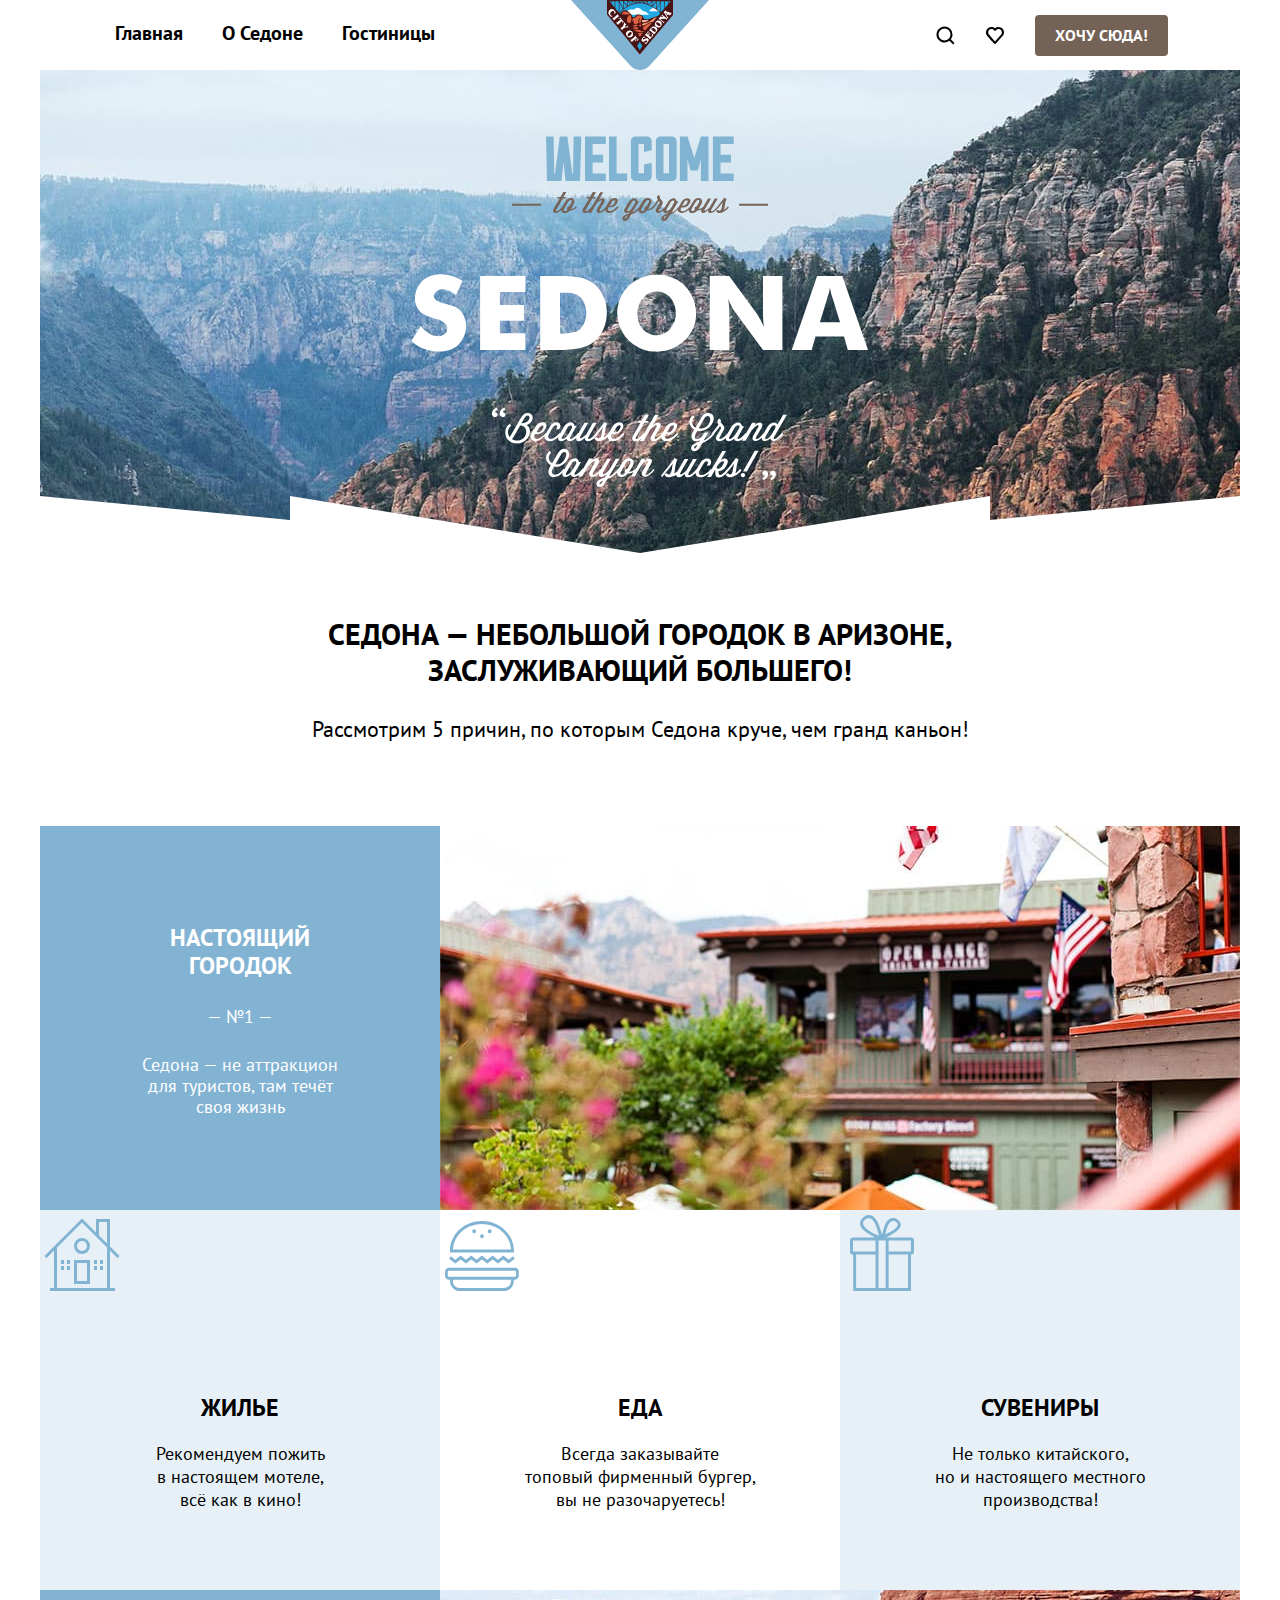
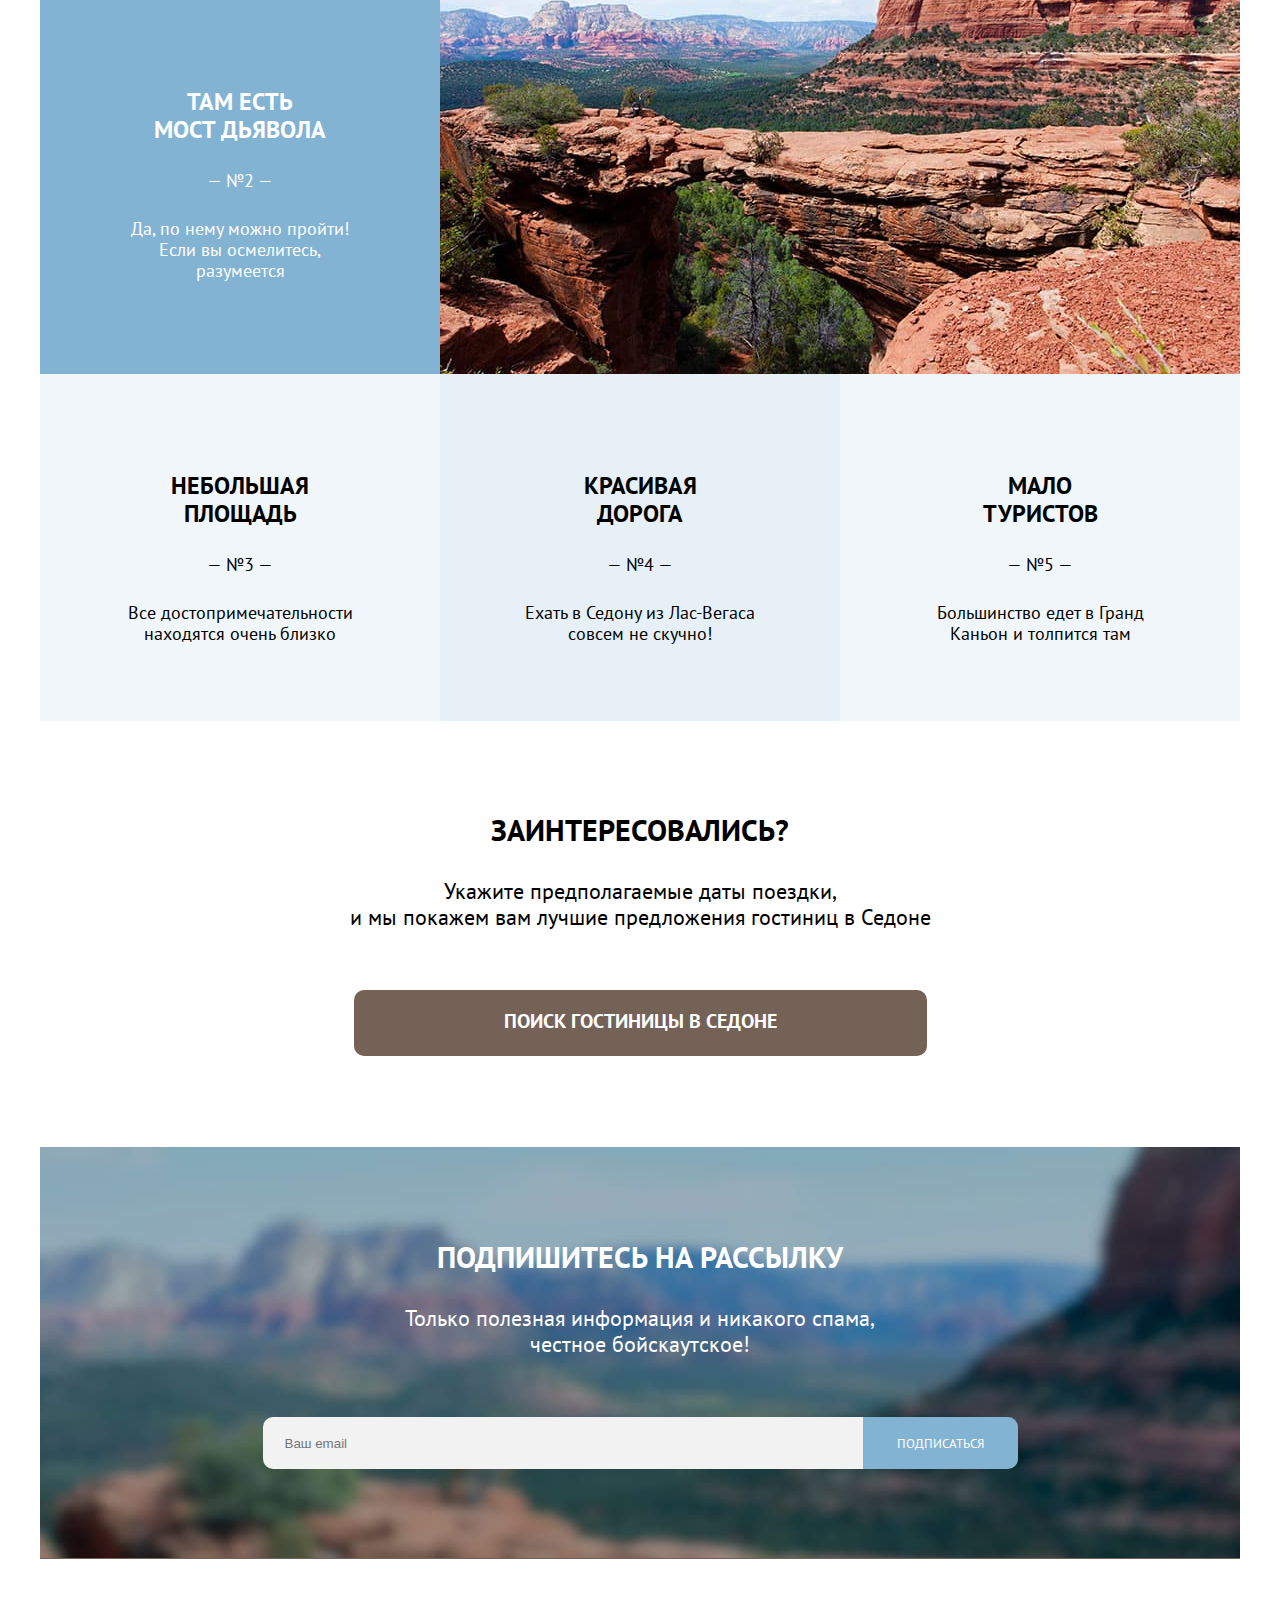
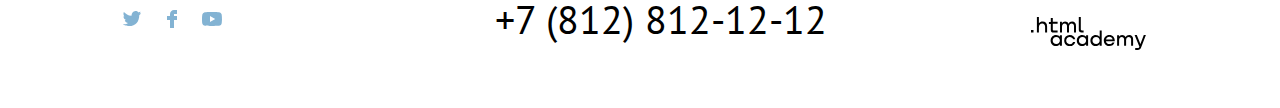
==== index.html @ 50478ae0 "декоративные элементы главная" ====
<!DOCTYPE html>
<html lang="ru">

<head>
    <meta charset="utf-8">
    <title>HTML Academy: Седона</title>
    <link rel="stylesheet" href="styles/styles.css">
</head>

<body class="page-body">
    <header class="page-header">
        <nav class="navigation">
            <ul class="navigation-list">
                <li class="navigation-item">
                    <a class="navigation-link" href="#">Главная</a>
                </li>
                <li class="navigation-item">
                    <a class="navigation-link" href="#">О Седоне</a>
                </li>
                <li class="navigation-item">
                    <a class="navigation-link" href="#">Гостиницы</a>
                </li>                
            </ul>

            <a class="page-logo"><img src="/img/sedona-logo.svg" width="138px" height="70" alt="логотип сайта"> </a>

            <section class=" navigation-user">
                <a class="navigation-user-item" href="#">
                    <svg class="navigation-icon" width="20" height="20" fill="none" xmlns="http://www.w3.org/2000/svg">
                        <path
                            d="m19.5 18-3.7-3.67c1-1.3 1.7-2.98 1.7-4.87a8 8 0 0 0-8-7.96c-4.4 0-8 3.68-8 8.06a8 8 0 0 0 12.9 6.26l3.7 3.68 1.4-1.5Zm-10-2.48a6 6 0 0 1-6-5.96 6 6 0 0 1 12 0 6 6 0 0 1-6 5.96Z"
                            fill="#000" />
                    </svg>

                    <span class="visually-hidden">Поиск по сайту</span>
                </a>
                <a class="navigation-user-item" href="#">
                    <svg class="navigation-icon" width="20" height="20" fill="none" xmlns="http://www.w3.org/2000/svg">
                        <path
                            d="M9.9 19a.9.9 0 0 1-.8-.4c-5.4-6.1-6.7-7.5-7-7.9A5.4 5.4 0 0 1 6.5 2C7.8 2 9 2.5 10 3.3a5.46 5.46 0 0 1 9 4.1c0 1.3-.5 2.5-1.3 3.4l-7 7.9c-.2.2-.4.3-.8.3Zm-6-9.5c.3.4 3.5 4 6.1 6.9l6.2-7c.5-.5.7-1.2.7-2 0-1.8-1.5-3.3-3.3-3.3-1 0-2 .5-2.7 1.3-.3.3-.6.4-.9.4-.3 0-.6-.2-.8-.4-.7-.8-1.7-1.3-2.7-1.3-1.8 0-3.3 1.5-3.3 3.3-.1.9.3 1.6.7 2.1-.1 0-.1 0 0 0Z"
                            fill="#000" />
                    </svg>

                    <span class="visually-hidden">Избраное</span>
                </a>
                <a class="navigation-user-item navigation-button button-brown" href="#">Хочу сюда!</a>
            </section>
        </nav>

    </header>
    <main class="main-container page-main">
        <div class="page-container">
            <h1 class="visually-hidden">О Седоне</h1>
            <div class="index-background">
            </div>
            <p class="slogan">Седона — небольшой городок в Аризоне,<br>заслуживающий большего!</p>
            <p class="reasons-title">Рассмотрим 5 причин, по которым Седона круче, чем гранд каньон!</p>
            <section class="reason">
                <div class="reason-text">
                    <h2 class="reason-title">Настоящий<br>городок
                    </h2>
                    <span class="reason-number">— №1 —</span>
                    <p class="reason-description">Седона — не аттракцион<br>для туристов, там течёт<br>своя жизнь</p>
                </div>
                <div class="reason-image">
                    <img src="/img/photo-1.jpg" width="800px" height="384px" alt="улица седоны">
                </div>
            </section>
            <section class="recommendations">
                <h2 class="visually-hidden">Рекомендации для гостей</h2>
                <ul class="recommendations-list">
                    <li class="recommendations-item background-light">

                        <h3 class="recommendations-title">Жилье</h3>
                        <p class="recommendations-description">Рекомендуем пожить<br>в настоящем мотеле,<br>всё как в
                            кино!</p>
                    </li>
                    <li class="recommendations-item">

                        <h3 class="recommendations-title">Еда</h3>
                        <p class="recommendations-description">Всегда заказывайте<br>топовый фирменный бургер,<br>вы не
                            разочаруетесь!</p>
                    </li>
                    <li class="recommendations-item background-light">

                        <h3 class="recommendations-title">Сувениры</h3>
                        <p class="recommendations-description">Не только китайского,<br>но и настоящего
                            местного<br>производства!</p>
                    </li>
                </ul>
            </section>
            <section class="reason">
                <div class="reason-text">
                    <h2 class="reason-title">Там есть<br>мост дьявола
                    </h2>
                    <span class="reason-number">— №2 —</span>
                    <p class="reason-description">Да, по нему можно пройти!<br>Если вы осмелитесь,<br>разумеется</p>
                </div>
                <div class="reason-image">
                    <img src="/img/photo-2.jpg" width="800px" height="384px" alt="улица седоны">
                </div>
            </section>
            <section class="reasons">
                <ul class="reasons-list">
                    <li class="reasons-item background-ultralight">
                        <h2 class="reason-title">Небольшая<br>площадь
                        </h2>
                        <span class="reason-number">— №3 —</span>
                        <p class="reason-description">Все достопримечательности<br>находятся очень близко</p>
                    </li>
                    <li class="reasons-item background-light">
                        <h2 class="reason-title">Красивая<br>дорога
                        </h2>
                        <span class="reason-number">— №4 —</span>
                        <p class="reason-description">Ехать в Седону из Лас-Вегаса<br>совсем не скучно!</p>
                    </li>
                    <li class="reasons-item background-ultralight">
                        <h2 class="reason-title">Мало<br>туристов
                        </h2>
                        <span class="reason-number">— №5 —</span>
                        <p class="reason-description">Большинство едет в Гранд<br>Каньон и толпится там</p>
                    </li>
                </ul>
            </section>
            <section class="search">
                <h2 class="search-title">Заинтересовались?</h2>
                <p class="search-explain">Укажите предполагаемые даты поездки,<br>и мы покажем вам лучшие предложения
                    гостиниц в Седоне
                </p>
                <button class="button button-search button-brown" type="button">ПОИСК ГОСТИНИЦЫ В СЕДОНЕ</button>
            </section>
        </div>
    </main>
    <footer class="page-footer">
        <section class="mailing">
            <h2 class="mailing-title">Подпишитесь на рассылку</h2>
            <p class="mailing-description">Только полезная информация и никакого спама,<br>честное бойскаутское!</p>
            <form class="mailing-form" method="POST" action="#">
                <label class="visually-hidden" for="mailing-input">ваша почта</label>
                <input class="mailing-input" type="text" name="email" id="mailing-input" placeholder="Ваш email">
                <button class="button button-mailing button-blue" type="submit">Подписаться</button>
            </form>
        </section>
        <section class="contacts">
            <h2 class="visually-hidden">Связаться с нами</h2>
            <ul class="contacts-list">
                <li class="contacts-item">
                    <a class="contacts-link" href="https://twitter.com/htmlacademy_ru">
                        <svg width="20" height="20" fill="none" xmlns="http://www.w3.org/2000/svg">
                            <path
                                d="M12.6 2.2c1.8-.5 3.2.3 3.8 1.2.7-.2 1.4-.5 2.1-.7 0 .9-.6 1.5-.9 1.8.7.1 1.4-.6 1.4-.6-.2 1-1.1 1.8-1.7 2C17.1 12.7 14 17.1 6.7 17h-.5c-.4 0-4.4-.5-5.2-1.9 2.4.2 4.1-.4 5-1.2-1-.3-2.9-.4-3.2-2.9.4.1.6.2 1.3.1-1.3-.8-2.7-1.6-2.6-3.8.3.3 1.1.5 1.4.5-.8-.2-2.1-3.3-1-4.9 1.9 1.9 4 3.6 7.6 3.8.2-2.4 1.2-3.9 3.1-4.5Z"
                                fill="#83B3D3" />
                        </svg>
                        <span class="visually-hidden">Твитер</span>
                    </a>
                </li>
                <li class="contacts-item">
                    <a class="contacts-link" href="https://www.facebook.com/htmlacademy">
                        <svg width="20" height="20" fill="none" xmlns="http://www.w3.org/2000/svg">
                            <path d="M12 1C9.8 1 8 2.8 8 5v2H5v4h3v8h4v-8h3V7h-3V5h3V1h-3Z" fill="#83B3D3" />
                        </svg>
                        <span class="visually-hidden">Фейсбук</span>
                    </a>
                </li>
                <li class="contacts-item">
                    <a class="contacts-link" href="https://www.youtube.com/c/HTMLAcademyRUS">
                        <svg width="20" height="20" fill="none" xmlns="http://www.w3.org/2000/svg">
                            <path fill-rule="evenodd" clip-rule="evenodd"
                                d="M17.81 3.42c.86.23 1.54.9 1.77 1.77C20 6.75 20 10 20 10s0 3.26-.42 4.81a2.5 2.5 0 0 1-1.77 1.77C16.25 17 10 17 10 17s-6.25 0-7.81-.42a2.5 2.5 0 0 1-1.77-1.77C0 13.26 0 10 0 10s0-3.25.42-4.81a2.5 2.5 0 0 1 1.77-1.77C3.75 3 10 3 10 3s6.25 0 7.81.42ZM13.2 10 8 13V7l5.2 3Z"
                                fill="#83B3D3" />
                        </svg>
                        <span class="visually-hidden">Ютуб</span>
                    </a>
                </li>
            </ul>
            <address class="contacts-info">
                
                <a class="contacts-phone " href="tel:78128121212">+7 (812) 812-12-12</a>
                
            </address>
            <a class="contacts-copyright" href="#">

                <svg class="contacts-copyright-svg" width="115" height="33" fill="none" xmlns="http://www.w3.org/2000/svg">
                    <path fill-rule="evenodd" clip-rule="evenodd"
                        d="M8 6.2c.8-1 2-1.7 3.6-1.7 2.7 0 4.6 1.9 4.5 4.9v6.1h-2V9.8c0-1.8-1.1-3.2-2.9-3.2-2 0-3.3 1.5-3.3 3.6v5.3h-2V0h2v6.2H8Zm-8 9.3v-2.6h2.5v2.6H0ZM26.6 4.8h-4.8V1.1h-2v3.8h-1.9v2h1.9v6c0 1.7 1 2.7 2.7 2.7h4.1v-2h-3.7c-.7 0-1.1-.4-1.1-1.1V6.8h4.8v-2Zm11 1.9c.6-1.3 1.9-2.1 3.5-2.1 2.5 0 4 1.8 3.9 4.3v6.5h-2V9.1c0-1.6-.9-2.6-2.4-2.6-1.2 0-2.6.9-2.6 3.3v5.6h-2V9.1c0-1.6-.9-2.6-2.4-2.6C32 6.5 31 8 31 10v5.4h-2V4.8h1.9v1.6h.1c.6-1 1.7-1.8 3.1-1.8 1.6 0 2.8.9 3.4 2.1h.1Zm10.2 6c0 1.7 1 2.7 2.8 2.7h2v-2h-1.7c-.7 0-1.1-.4-1.1-1.1V0h-2v12.7ZM25 17.9c1.7 0 3 .7 3.9 1.8v-1.5h2v10.6h-2v-1.6h-.1c-.8 1.1-2 1.9-3.8 1.9-3.1 0-5.4-2.3-5.4-5.6s2.3-5.6 5.4-5.6Zm-3.3 5.6c0 2 1.4 3.6 3.6 3.6s3.6-1.7 3.6-3.6c0-2-1.4-3.6-3.6-3.6s-3.6 1.6-3.6 3.6ZM44.2 22c-.5-2.4-2.6-4.1-5.4-4.1a5.4 5.4 0 0 0-5.6 5.6c0 3.1 2.2 5.6 5.6 5.6 2.8 0 4.9-1.8 5.4-4.2h-2.1a3.4 3.4 0 0 1-3.3 2.3c-2.2 0-3.6-1.6-3.6-3.6s1.4-3.6 3.6-3.6c1.6 0 2.8 1 3.3 2.2h2.1V22Zm7-4.1c1.7 0 3 .7 3.9 1.8v-1.5h2v10.6h-2v-1.6H55c-.8 1.1-2 1.9-3.8 1.9-3.1 0-5.4-2.3-5.4-5.6s2.3-5.6 5.4-5.6Zm-3.3 5.6c0 2 1.4 3.6 3.6 3.6 2.1 0 3.6-1.7 3.6-3.6 0-2-1.4-3.6-3.6-3.6s-3.6 1.6-3.6 3.6Zm20.8-3.7c-.9-1.1-2.2-1.9-3.9-1.9-3.1 0-5.4 2.3-5.4 5.6s2.2 5.6 5.4 5.6c1.7 0 3-.8 3.8-1.8h.1v1.5h2V13.4h-2v6.4Zm-3.6 7.3c-2.2 0-3.6-1.6-3.6-3.6s1.4-3.6 3.6-3.6 3.6 1.6 3.6 3.6c-.1 2-1.5 3.6-3.6 3.6Zm7.7-3.6c0-3.1 2.2-5.6 5.5-5.6 3.5 0 5.7 2.7 5.5 6.3H75c.1 1.6 1.5 2.9 3.4 2.9 1.4 0 2.5-.6 3-1.6h2.1c-.7 2.3-2.7 3.6-5.2 3.6-3.4 0-5.5-2.6-5.5-5.6Zm8.8-1.1c-.3-1.6-1.6-2.6-3.3-2.6-1.7 0-2.9 1.1-3.2 2.6h6.5Zm16.6-4.5c-1.6 0-2.9.8-3.6 2h-.1c-.6-1.2-1.8-2-3.4-2-1.4 0-2.5.7-3.1 1.8v-1.5h-1.9v10.6h2v-5.4c0-2 1-3.4 2.6-3.5 1.5 0 2.4 1 2.4 2.6v6.3h2v-5.6c0-2.4 1.4-3.3 2.6-3.3 1.5 0 2.4 1 2.4 2.6v6.3h2v-6.5c.1-2.6-1.4-4.4-3.9-4.4Zm7.6.2 3.6 8.9 3.4-8.9h2.1l-4.7 12.2c-.7 1.8-1.7 2.6-3.5 2.6h-2.5v-2h2.5c1 0 1.4-.3 1.7-1.2l-4.8-11.6h2.2Z"
                        fill="#000" />
                </svg>
            </a>

        </section>

    </footer>

</body>

</html>
---- styles/styles.css ----
@font-face {
        font-family: 'PT Sans';
        font-style: normal;
        font-weight: 400;
        src: url(../fonts/ptsans-400.woff2) format('woff2');
        font-display: swap;
    }
    
    @font-face {
        font-family: 'PT Sans';
        font-style: normal;
        font-weight: 700;
        src: url(../fonts/ptsans-700.woff2) format('woff2');
        font-display: swap;
    }
    
    html {
        height: 100%;
    }
    
    .page-body {
        margin: 0 auto;
        display: flex;
        flex-direction: column;
        min-height: 100%;
        font-family: "PT Sans", sans-serif;
        font-size: 18px;
        color: #000000;
        background-color: #FFFFFF;
        padding-left: 40px;
        padding-right: 40px;
        width: 1200px;
    }
    
    .main-container {
        flex-grow: 1;
    }
    
    .visually-hidden {
        position: absolute !important;
        clip: rect(1px 1px 1px 1px);
        /* IE6, IE7 */
        clip: rect(1px, 1px, 1px, 1px);
        padding: 0 !important;
        border: 0 !important;
        height: 1px !important;
        width: 1px !important;
        overflow: hidden;
        margin: -1px;
    }
    
    .button {
        display: inline-block;
        font-family: PT Sans;
        font-style: normal;
        color: #FFFFFF;
        text-transform: uppercase;
        border: none;
        cursor: pointer;
        outline: none;
    }
    
    .page-container {
        width: 1200px;
        margin: 0 auto;
    }
    /* Header */
    
    .page-header {
        font-weight: bold;
        font-size: 20px;
        line-height: 26px;
    }
    /* Navigation */
    
    .navigation {
        display: grid;
        grid-template-columns: 1fr 138px 1fr;
        width: 1200px;
        margin: 0 auto;
        padding-right: 72px;
        padding-left: 72px;
        box-sizing: border-box;
    }
    
    .navigation-list {
        display: flex;
        flex-direction: row;
        justify-content: start;
        flex-wrap: wrap;
        color: inherit;
        text-decoration: none;
        list-style: none;
        margin: 0;
        padding: 0;
    }
    
    .navigation-link {
        text-decoration: none;
        color: #000;
        padding: 6px 12px;
        border: 3px solid rgba(248, 248, 248, 0)
    }
    .navigation-link:first-child{
        margin-left: -12px;
    }
    .navigation-link:hover{
        color:#756257;
    }
    .navigation-link:focus{
         outline: none;     
        border: 3px solid #83B3D3;
        box-sizing: border-box;
        border-radius: 10px;
        color:#756257;
    }
    .navigation-link:active{
        color:#756257;
        opacity: 0.3;
        border: 3px solid rgba(248, 248, 248, 0);
    }
    .navigation-user {
        display: flex;
        flex-wrap: wrap;
        max-width: 520px;
        margin-left: auto;
        align-items: center;
    }
    
    .navigation-item {
        display: block;
        margin-top: 20px;
        margin-bottom: 14px;
        text-align: center;
        margin-right: 21px;
    }
    
    .navigation-user-item {
        display: block;
        margin-left: 10px;
        padding: 10px;        
        padding-bottom: 5px;
    }
    .navigation-user-item:hover .navigation-icon path{
        fill:#756257;
    }
    .navigation-user-item:focus{
        outline: none;
        outline: 3px solid #83B3D3;
        outline-offset:-3px;
        box-sizing: border-box;
        border-radius: 10px;
    }
    .navigation-user-item:active .navigation-icon path{
        fill:#756257;
        opacity: 0.3;
    }
    .navigation-user-item:active{
        outline: none;
    }
    
    .page-logo {
        display: block;
        width: 138px;
        height: 70px;
    }
    
    .navigation-button {
        background-color: #756257;
        font-weight: bold;
        font-size: 16px;
        line-height: 21px;
        text-align: center;
        text-transform: uppercase;
        color: #FFFFFF;
        padding-bottom: 10px;
        padding-top: 10px;
        padding-left: 20px;
        padding-right: 20px;
        border-radius: 4px;
        text-decoration: none;
        margin-left: 20px;
    }
    .button-brown:hover{
        background-color: #615048;
    }
    .button-brown:focus{
        outline: 3px solid #83B3D3;
        outline-offset:-3px;
        box-sizing: border-box;
        border-radius: 10px;
    }
    .button-brown:active{
        background-color: #615048;
        color: rgba(255,255,255, 0.3);
        outline: none;
    }
    .navigation-button:focus, .navigation-button:active{
        border-radius: 4px;
    }
    /* Main-img */
    
    .index-background {
        width: 1200px;
        height: 483px;
        background-image: url("/img/welcome.svg"), url("/img/white-frame.svg"), url("/img/index-background.jpg");
        background-repeat: no-repeat, no-repeat, no-repeat;
        background-position: center, center bottom, center;
        background-color: #3D566D;
    }
    /* Main-slogan */
    
    .slogan {
        font-weight: bold;
        font-size: 30px;
        line-height: 36px;
        text-align: center;
        text-transform: uppercase;
        margin: 0;
        margin-top: 63px;
        margin-left: 240px;
        margin-right: 240px;
    }
    /* Reason */
    
    .reasons-title {
        font-size: 22px;
        line-height: 36px;
        text-align: center;
        margin: 0;
        margin-top: 23px;
        margin-bottom: 79px;
        margin-left: 240px;
        margin-right: 240px;
    }
    
    .reason {
        display: flex;
        color: #FFFFFF;
        text-align: center;
    }
    
    .reason-text {
        width: 400px;
        background-color: #83B3D3;
    }
    
    .reason-title {
        font-weight: bold;
        font-size: 24px;
        line-height: 28px;
        text-transform: uppercase;
        margin: 0;
        margin-top: 98px;
        margin-bottom: 25px;
    }
    
    .reason-number {
        font-size: 18px;
        line-height: 21px;
        text-transform: uppercase;
        margin-top: 25px;
    }
    
    .reason-description {
        margin: 0;
        margin-top: 26px;
        margin-bottom: 77px;
        line-height: 21px;
    }
    
    .reason-image img {
        max-width: 100%;
        height: auto;
        display: block;
    }
    /* Recommendation */
    
    .recommendations-list {
        display: flex;
        list-style: none;
        text-align: center;
        margin: 0;
        padding: 0;
    }
    
    .recommendations-item {
        width: 400px;
    }
    
    .recommendations-item:nth-child(1) {
        background-image: url("/img/housing.svg");
        background-repeat: no-repeat;
    }
    
    .recommendations-item:nth-child(2) {
        background-image: url("/img/burger.svg");
        background-repeat: no-repeat;
    }
    
    .recommendations-item:nth-child(3) {
        background-image: url("/img/souvenir.svg");
        background-repeat: no-repeat;
    }
    
    .recommendations-title {
        font-weight: bold;
        font-size: 24px;
        line-height: 28px;
        text-transform: uppercase;
        margin: 0;
        margin-top: 184px;
        margin-bottom: 20px;
    }
    
    .recommendations-description {
        margin: 0;
        margin-top: 20px;
        margin-bottom: 79px;
    }
    /* Reasons */
    
    .reasons-list {
        display: flex;
        list-style: none;
        text-align: center;
        margin: 0;
        padding: 0;
    }
    
    .reasons-item {
        width: 400px;
    }
    
    .background-light {
        background: rgba(131, 179, 211, 0.2);
    }
    
    .background-ultralight {
        background: rgba(131, 179, 211, 0.12);
    }
    /* Search */
    
    .search {
        text-align: center;
    }
    
    .search-title {
        font-weight: bold;
        font-size: 30px;
        line-height: 36px;
        text-transform: uppercase;
        margin: 0;
        margin-top: 91px;
    }
    
    .search-explain {
        font-weight: normal;
        font-size: 22px;
        line-height: 26px;
        margin: 0;
        margin-top: 30px;
        margin-bottom: 60px;
    }
    
    .button-search {
        background-color: #756257;
        font-weight: bold;
        font-size: 20px;
        line-height: 36px;
        padding-top: 13px;
        padding-bottom: 17px;
        padding-left: 150px;
        padding-right: 150px;
        border-radius: 10px;
        margin-bottom: 91px;
    }
    /* Footer */
    
    .contacts {
        width: 1200px;
        display: flex;
        justify-content: space-between;
        box-sizing: border-box;
    }
    
    .mailing {
        width: 1200px;
        height: 411px;
        background-image: url("/img/background-footer.jpg");
        background-repeat: no-repeat;
        background-size: 1200px 411px;
        background-color: #756257;
        text-align: center;
        color: #FFFFFF;
        padding-top: 1px;
    }
    
    .mailing-catalog {
        background-color: #FFFFFF;
        background-image: none;
    }
    
    .mailing-title {
        font-weight: bold;
        font-size: 30px;
        line-height: 36px;
        text-transform: uppercase;
        margin-top: 91px;
        margin-bottom: 30px;
    }
    
    .mailing-title-catalog {
        color: #000;
    }
    
    .mailing-description {
        margin: 0;
        font-weight: normal;
        font-size: 22px;
        line-height: 26px;
        margin-top: 15px;
        margin-bottom: 60px;
    }
    
    .mailing-description-catalog {
        color: #000;
    }
    
    .mailing-form {
        display: flex;
        justify-content: center;
    }
       
    .mailing-input{    
      padding: 0;
      padding-left: 22px;
      border: none;
      box-sizing: border-box;
      width: 600px;
      border-radius: 10px 0 0 10px;
      background-color: #f2f2f2;
    }
    .mailing-input:hover{
        background-color: #E6E6E6;
    }
    .mailing-input:focus{
        outline: 3px solid #83B3D3;;
    }
    .mailing-input:active{
        outline: 2px solid #000000;
        outline-offset: -2px;
    }
    .button-mailing {
        background-color: #83B3D3;
        padding: 17px 34px;
        border-radius: 0 10px 10px 0;
    }
    .button-blue:hover{
        background-color: #68A2CA;
    }
    .button-blue:focus{
        outline:3px solid #756257;
        outline-offset: -3px;
    }
    .button-blue:active {
        color:rgba(255,255,255,0.3);
        outline: none;
    }
    .contacts {
        padding-top: 40px;
        padding-bottom: 40px;
        padding-left: 72px;
        padding-right: 72px;
    }
    
    .contacts-list {
        display: flex;
        width: 200px;
        list-style: none;
        margin: 0;
        padding: 0;
    }
    
    .contacts-item {
        width: 40px;
        height: 40px;
    }
    
    .contacts-link {
        display: block;
        padding: 10px;
        padding-bottom: 6px;
    }
    .contacts-link:hover path{
        fill:#68A2CA;
    }
     .contacts-link:focus{
        outline: 3px solid #83B3D3;
        outline-offset: -3px;
        box-sizing: border-box;
        border-radius: 10px;
    }
    .contacts-link:active{
        outline:none;
        opacity: 0.3;
    }
    .contacts-phone {
        font-weight: normal;
        font-size: 40px;
        line-height: 40px;
        text-align: center;
        text-transform: uppercase;
        text-decoration: none;
        color: #000;
        font-style: normal;
        padding: 15px;
    }
    .contacts-phone:hover{
        color: #756257;
    }
    .contacts-phone:focus{
        outline: 3px solid #83B3D3;
        outline-offset: -3px;
        box-sizing: border-box;
        border-radius: 10px;
    }
    .contacts-phone:active{
        outline:none;
        color: #756257;
        opacity: 0.3;
    }
    .contacts-copyright {
      
    }
    
    .contacts-copyright-svg {
        display: block;
        margin-left: auto;
        padding: 18px 22px;
    }
    .contacts-copyright-svg:hover path{
       fill:#756257; 
    }
    .contacts-copyright:focus{
        outline: 3px solid #83B3D3;
        outline-offset: -3px;
        box-sizing: border-box;
        border-radius: 10px; 
    }
    .contacts-copyright:active{
        outline:none;
        color: #756257;
        opacity: 0.3;
    }
    /* Catalog */
    /* Main-catalog */
    
    .container-backgraund {
        background-image: url(/img/catalog/catalog-background.jpg);
        background-repeat: no-repeat;
        width: 1200px;
        height: 408px;
    }
    
    .inner-header-title {
        font-weight: bold;
        font-size: 60px;
        line-height: 78px;
        color: #FFFFFF;
        margin: 0;
        padding-top: 35px;
        margin-left: 72px;
        margin-bottom: 5px;
    }
    /* Breadcrumbs */
    
    .breadcrumbs {
        display: flex;
        list-style: none;
        margin: 0;
        padding: 0;
        margin-left: 72px;
        margin-top: 5px;
        margin-bottom: 45px;
    }
    
    .breadcrumbs-item {
        display: block;
        margin-right: 26px;
    }
    
    .breadcrumbs-link {
        position: relative;
        font-weight: normal;
        font-size: 16px;
        line-height: 21px;
        color: #FFFFFF;
    }
    .breadcrumbs-link-arrow::before{
        content: "";
        position: absolute;
        background-image: url('/img/catalog/arrow.svg');
        background-repeat: no-repeat no-repeat;
        width: 5px;
        height: 8px;
        top: 7px;
        left: -13px;
    }
    
    /* Form */
    
    .catalog-filter {
        display: grid;
        grid-template-columns: 181px 181px auto min-content;
        grid-gap: 35px;
        color: #FFFFFF;
        margin-left: 72px;
        margin-right: 72px;
    }
    
    .catalog-filter-title {
        font-weight: bold;
        font-size: 20px;
        line-height: 26px;
    }
    
    .parametr-label {
        font-weight: normal;
        font-size: 18px;
        line-height: 23px;
    }
    
    .catalog-filter-list {
        list-style: none;
    }
    
    .button-apply {
        background: #83B3D3;
        padding: 15px 42px;
        margin: 0;
        border-radius: 4px;
    }
    .button-apply:focus{
        outline:3px solid #FFFFFF;
        outline-offset: -3px;
    }
    .button-apply:active{
        outline: none;
    }
    .catalog-filter-group {
        width: 200px;
        margin: 0;
        padding: 0;
        border: none;
    }
    
    .catalog-filter-wrapper {
        display: flex;
    }
    
    .button-wrapper {
        display: flex;
        flex-direction: column;
        margin-top: auto;
    }
    .button-reset{ 
        font-weight: 400;
        font-style: normal;
        font-size: 18px;
        line-height: 23px;      
        text-transform: unset;
        background: inherit;
        padding: 5px 20px;
        align-self: center;
        margin-top: 10px;
    }
    .button-reset:hover{
        opacity: 0.6;
    }
    .button-reset:focus{
        outline: 3px solid #83B3D3;
        outline-offset: -3px;
        border-radius: 4px;
        box-sizing: border-box;
    }
    .button-reset:active{
        outline:none;
        opacity: 0.3;       
        
    }
    .catalog-filter-price {
        margin: 0;
        padding: 0;
        border: none;
        width: 290px;
        margin-left: auto;
    }
    /* Sorting */
    
    .sorting {
        display: flex;
        margin-left: 72px;
        margin-right: 72px;
        padding-top: 44px;
        padding-bottom: 42px;
        border-bottom: 1px solid #E6E6E6;
    }
    
    .sorting-result {
        margin: 0;
        font-weight: bold;
        font-size: 30px;
    }
    
    .filter-output {
        display: flex;
        width: 360px;
        font-weight: bold;
        font-size: 30px;
        line-height: 39px;
        text-transform: uppercase;
    }
    
    .sorting-type option {
        font-weight: normal;
        font-size: 18px;
        line-height: 23px;
        color: #333333;
    }
    
    .sorting-type {
        position: relative;
        margin-left: 89px;
    }
    
    .button-sort {
        border: none;
        padding: 0;
        background-color: inherit;
        padding: 17px;
        outline: 2px solid #E6E6E6;
        outline-offset: -2px;
        border-radius: 4px;
        margin-right: 8px;
        padding-bottom: 15px;
    }
    .button-sort:hover,
    .button-sort:focus{
        outline: 2px solid #83B3D3;
    }
    .button-sort:active{
        outline: 2px solid #000000;
    }
    .button-sort:nth-child(3n) {
        margin-right: 0;
    }
    
    .select-control {
        padding-top: 13px;
        padding-bottom: 13px;
        padding-left: 19px;
        padding-right: 127px;
        font-weight: normal;
        font-size: 18px;
        line-height: 23px;
        border: 2px solid #E6E6E6;
        box-sizing: border-box;
        border-radius: 4px;
        appearance: none;
    }
    .select-control:hover,
    .select-control:focus{
        outline: 2px solid #83B3D3;
        outline-offset: -2px;
        box-sizing: border-box;
        border-radius: 4px;
    }
    .select-control:active{
        outline: 2px solid #E6E6E6;
    }
    .button-select{
        border: none;
        outline: none;
        margin: 0;
        padding: 0;
    }
    .button-select::before{
        content: "";
        position: absolute;
        background-image: url('/img/catalog/arrow-down.svg');
        background-repeat: no-repeat;
        width: 12px;
        height: 7px;
        left: 287px;
        top: 24px;
        opacity: 0.3;
    }
    .button-select::before:active{
        fill:#e6e6e6;
        opacity: 0.3;
    }
    .container-type-card {
        display: flex;
        justify-content: end;
        margin-left: 81px;
    }
    /* Hotel-Card */
    
    .hotel-card-list {
        display: grid;
        list-style: none;
        margin: 0;
        padding: 0;
        margin-left: 72px;
        margin-right: 72px;
        
    }
    
    .hotel-card-item {
        display: grid;
        grid-template-columns: 180px 1fr 160px;
        grid-gap: 36px;
        padding-top: 28px;
        padding-bottom: 30px;
        border-bottom: 1px solid #E6E6E6;
    }
    
    .hotel-card-link {
        margin: 0;
        padding: 0;
        text-decoration: none;
        grid-column: 1/-1;
        padding: 10px 15px;
        margin-top: -10px;
        margin-bottom: -10px;
        margin-left: -15px;
        margin-right: auto;
    }
    .hotel-card-condition{
        outline: none;
        padding: 0;
        margin: 0;
    }
    .hotel-card-image {
        display: block;
    }
    .hotel-card-condition:hover{
        opacity: 0.6;
    }
    .hotel-card-condition:focus{      
        outline: 3px solid #83B3D3;
        outline-offset: -1px;
    }
    .hotel-card-title {
        margin: 0;
        font-weight: bold;
        font-size: 24px;
        line-height: 31px;
        color: #000;
          }
    .hotel-card-title:hover{
        color: #756257;
    }
    .hotel-card-link:focus{
        outline: 3px solid #83B3D3;
        outline-offset: -3px;
        box-sizing: border-box;
        border-radius: 10px;
    }
    .hotel-card-link:focus .hotel-card-title{
        color: #756257;
    }
    .hotel-card-link:active{
        outline: none;
    }
    .hotel-card-link:active .hotel-card-title{
        opacity: 0.3;
    }
    .hotel-card-information {
        display: grid;
        grid-template-columns: 151px 160px;
        grid-template-rows: repeat(3, min-content);
        column-gap: 8px;
    }
    
    .hotel-card-estimation {
        margin-left: auto;
    }
    
    .hotel-card-type,
    .hotel-card-price {
        font-weight: normal;
        font-size: 18px;
        line-height: 23px;
        margin-bottom: 28px;
    }
    
    .button-card {
        background-color: #756257;
        text-decoration: none;
        font-size: 16px;
        font-weight: bold;
        text-align: center;
        padding-bottom: 10px;
        padding-top: 9px;
        border-radius: 4px;
        
    }
    .button-card:focus{
        border-radius: 4px;
        outline-offset: unset;
    }
    
    .button-favourites {
        background-color: #83B3D3;
        font-weight: bold;
        font-size: 16px;
        line-height: 21px;
        text-align: center;
        border-radius: 4px;
    }
    .button-favourites:focus{
        outline-offset: unset;
    }
    .button-green{
        background: #7DB54F;
        border-radius: 4px;
    }
    .button-green:hover{
        background: #6C9E42;
    }
    .button-green:focus{
        outline:3px solid #756257;;
    }
    .button-green:active{
        outline: none;
        color: rgba(255,255,255, 0.3);
    }
    .hotel-card-rating {
        font-size: 16px;
    }
    
    .stars {
        background-image: url("/img/catalog/star.svg");
        background-repeat: repeat-x;
        height: 17px;
    }
    
    .stars-four {
        width: 100px;
    }
    
    .stars-three {
        width: 75px;
    }
    
    .stars-two {
        width: 50px;
    }
    
    .button-more {
        font-weight: bold;
        font-size: 20px;
        line-height: 26px;
        text-transform: uppercase;
        text-align: center;
        background-color: #83B3D3;
        border: none;
        padding: 0;
        margin-top: 30px;
        margin-bottom: 30px;
        margin-left: 287px;
        margin-right: 287px;
        padding-top: 20px;
        padding-bottom: 20px;
        padding-left: 240px;
        padding-right: 240px;
        border-radius: 4px;
    }
    /* Pagination */
    
    .pagination {
        display: flex;
        margin-left: 72px;
        margin-right: 72px;
        padding-top: 30px;
    }
    
    .pagination-list {
        display: flex;
        list-style: none;
        margin: 0;
        padding: 0;
    }
    
    .pagination-link {
        text-decoration: none;
        width: 35px;
        border-radius: 4px;
    }
    
    .pagination-item a {
        display: block;
        font-weight: bold;
        font-size: 20px;
        line-height: 26px;
        text-transform: uppercase;
        text-align: center;
        color: #FFFFFF;
        background-color: #83B3D3;
        padding-top: 15px;
        padding-bottom: 15px;
        padding-left: 10px;
        padding-right: 10px;
        margin-right: 6px;
    }
    .pagination-link:hover{
        background-color: #68A2CA;
    }
    .pagination-link:focus{
        outline: 3px solid #756257;
        outline-offset: -1px;
    }
    .pagination-item .pagination-current {
        background-color: #f2f2f2;
        color: #000;
    }
    .sorting-number {
        position: relative;
        margin-left: 323px;
        width: 382px;
        font-size: 16px;
        padding-top: 15px;
    }
    
    .select-number {       
        margin-left: 50px;
        padding-left: 10px;
        padding-top: 10px;
        padding-bottom: 10px;
        padding-right: 123px;
    }
    .button-select-number{
        margin: 0;
        padding:0;
        border: none;
        outline: none;
    }
    .button-select-number::before{
        content: "";
        position: absolute;
        background-image: url('/img/catalog/arrow-down.svg');
        background-repeat: no-repeat;
        width: 12px;
        height: 7px;
        left: 332px;
        top: 34px;
        opacity: 0.3;
    }
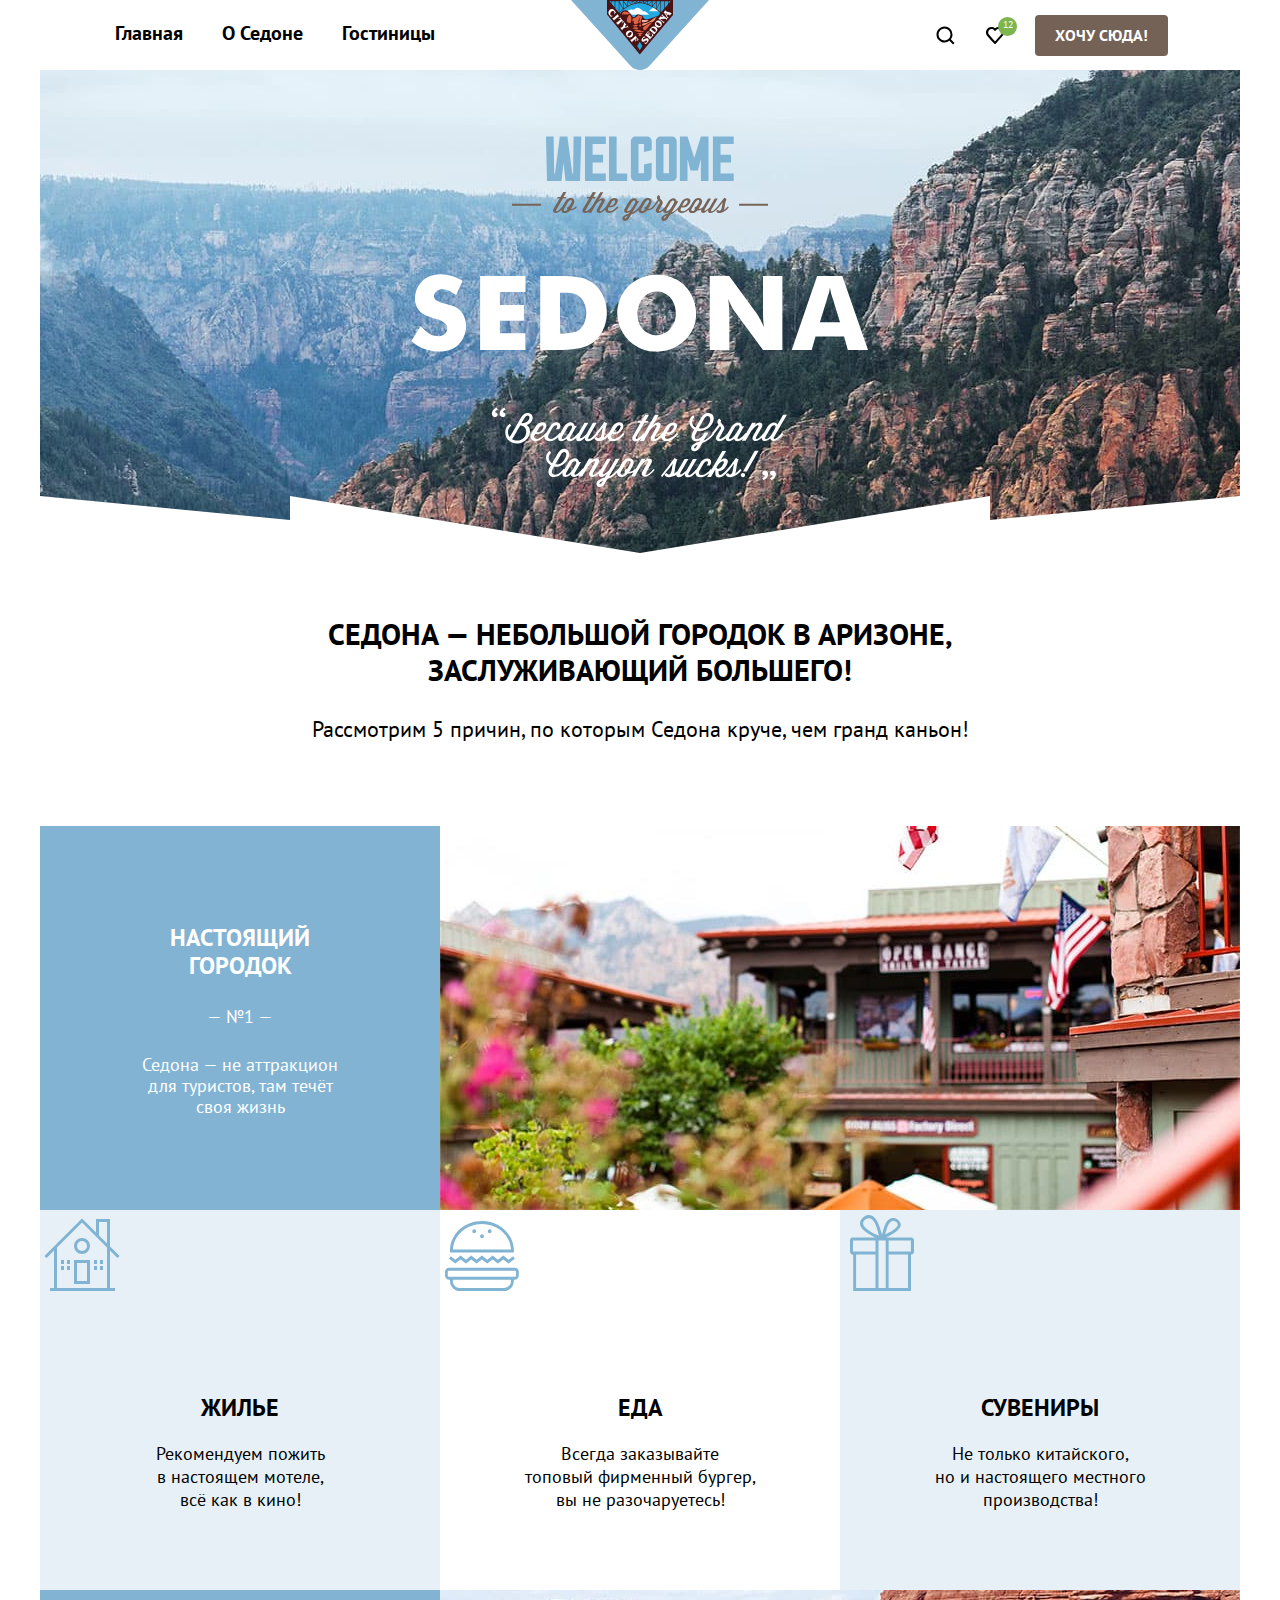
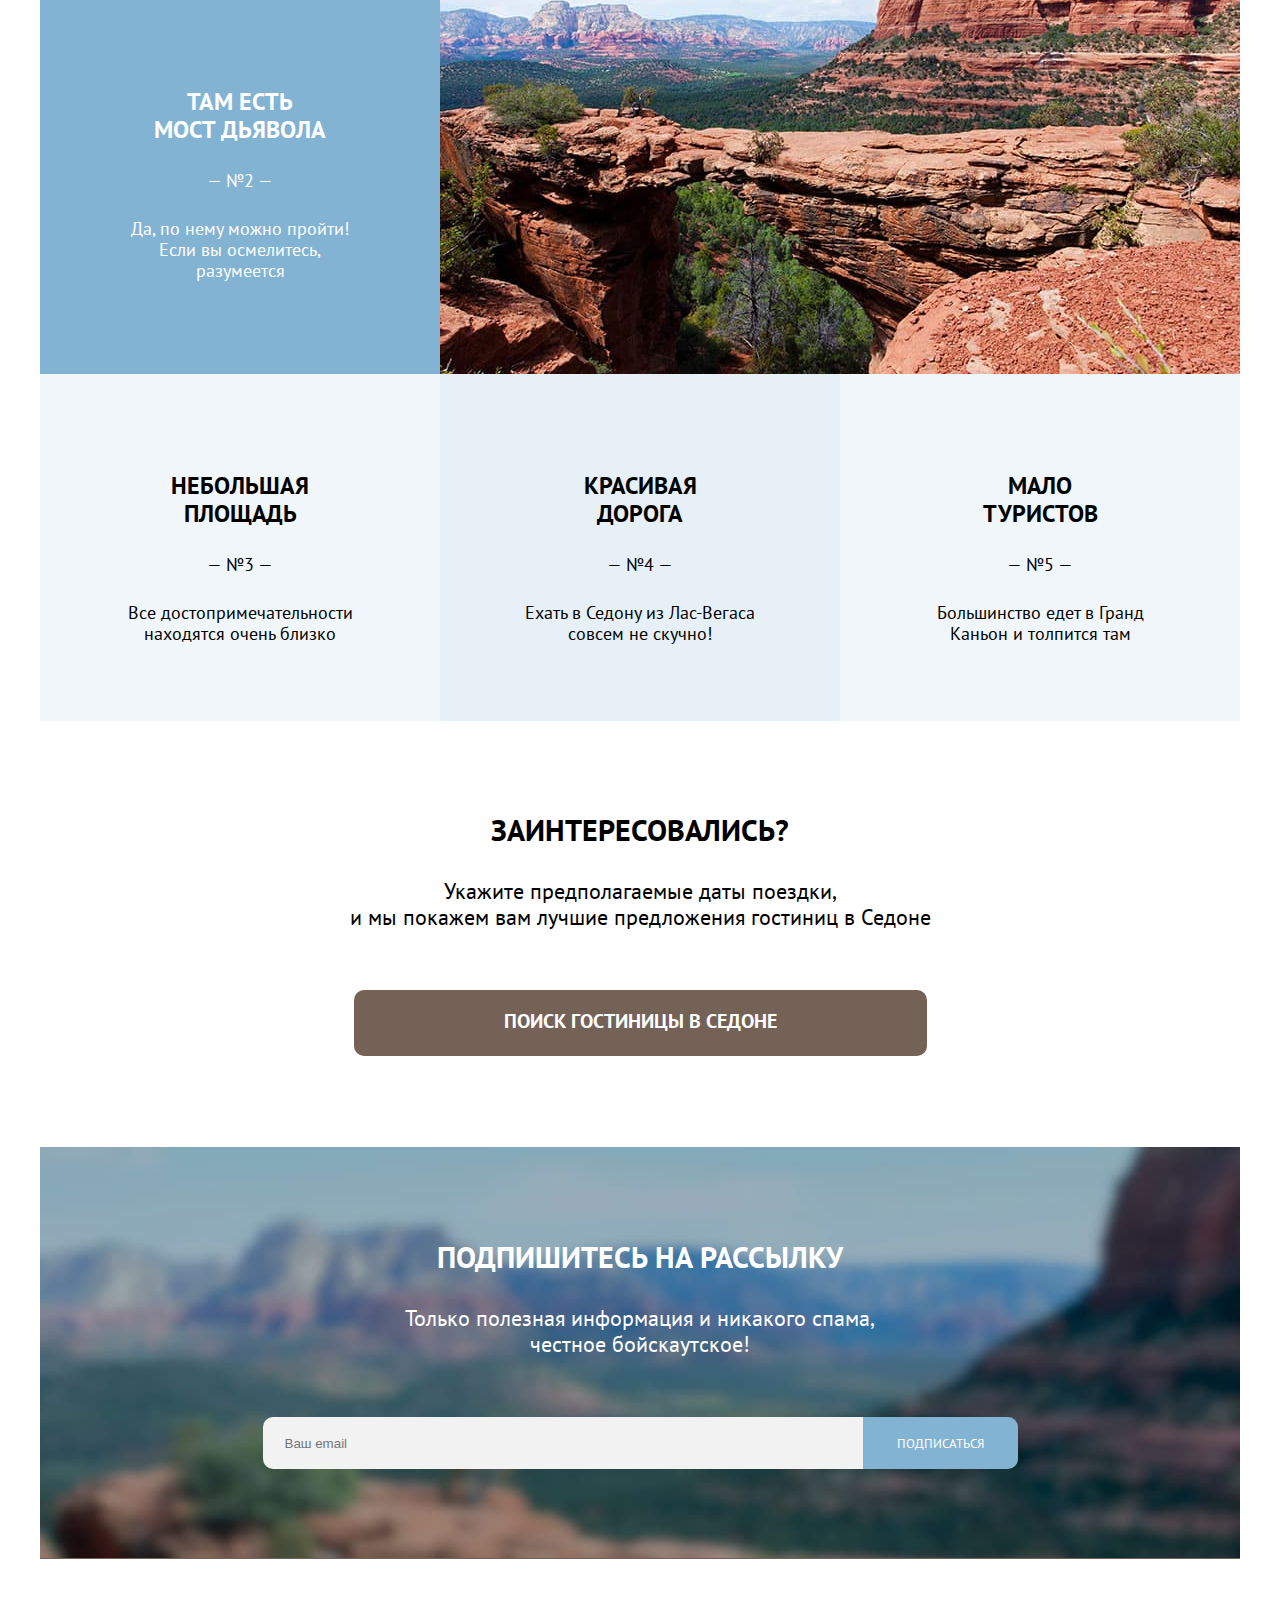
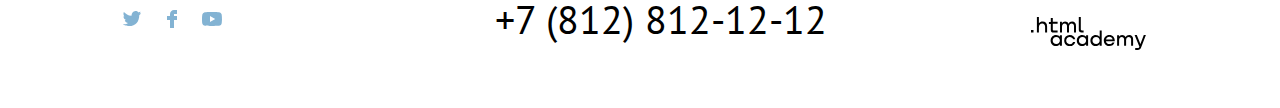
==== commit e2b04c75: "стилизация формы" ====
--- a/index.html
+++ b/index.html
@@ -34,14 +34,14 @@
 
                     <span class="visually-hidden">Поиск по сайту</span>
                 </a>
-                <a class="navigation-user-item" href="#">
+                <a class="navigation-user-item navigation-user-counter" href="#">
                     <svg class="navigation-icon" width="20" height="20" fill="none" xmlns="http://www.w3.org/2000/svg">
                         <path
                             d="M9.9 19a.9.9 0 0 1-.8-.4c-5.4-6.1-6.7-7.5-7-7.9A5.4 5.4 0 0 1 6.5 2C7.8 2 9 2.5 10 3.3a5.46 5.46 0 0 1 9 4.1c0 1.3-.5 2.5-1.3 3.4l-7 7.9c-.2.2-.4.3-.8.3Zm-6-9.5c.3.4 3.5 4 6.1 6.9l6.2-7c.5-.5.7-1.2.7-2 0-1.8-1.5-3.3-3.3-3.3-1 0-2 .5-2.7 1.3-.3.3-.6.4-.9.4-.3 0-.6-.2-.8-.4-.7-.8-1.7-1.3-2.7-1.3-1.8 0-3.3 1.5-3.3 3.3-.1.9.3 1.6.7 2.1-.1 0-.1 0 0 0Z"
                             fill="#000" />
                     </svg>
-
                     <span class="visually-hidden">Избраное</span>
+                    
                 </a>
                 <a class="navigation-user-item navigation-button button-brown" href="#">Хочу сюда!</a>
             </section>
--- a/styles/styles.css
+++ b/styles/styles.css
@@ -120,6 +120,7 @@
         border: 3px solid rgba(248, 248, 248, 0);
     }
     .navigation-user {
+        position: relative;
         display: flex;
         flex-wrap: wrap;
         max-width: 520px;
@@ -158,7 +159,22 @@
     .navigation-user-item:active{
         outline: none;
     }
-    
+    .navigation-user-counter::after{
+        position: absolute;
+        content: "12";
+        font-weight: normal;
+        font-size: 10px;
+        line-height: 16px;
+        color:#fff;
+        width: 19px;
+        height: 19px;
+        border-radius: 50%;
+        background-color: #7DB54F;
+        text-align: center;
+        top:17px;
+        left:83px;
+
+    }
     .page-logo {
         display: block;
         width: 138px;
@@ -530,10 +546,7 @@
         color: #756257;
         opacity: 0.3;
     }
-    .contacts-copyright {
-      
-    }
-    
+        
     .contacts-copyright-svg {
         display: block;
         margin-left: auto;
@@ -624,17 +637,63 @@
         font-size: 20px;
         line-height: 26px;
     }
-    
+    .parameter{
+        position: relative;
+    }
     .parametr-label {
         font-weight: normal;
         font-size: 18px;
         line-height: 23px;
-    }
-    
+        padding-left: 40px;
+    }
+    .parameter-checkmark{
+        position:absolute;
+        width: 20px;
+        height: 20px;
+        background-color: #fff;
+        border-radius: 4px;
+    }
+    .parameter-input[type="radio"] + .parameter-checkmark{
+        border-radius: 50%;
+    }
+    .parameter:hover .parameter-checkmark{
+        background-color: rgba(255, 255, 255, 0.6);
+    }
+    .parameter-input:focus + .parameter-checkmark{
+        background-color: rgba(255, 255, 255, 0.6);
+        outline: 3px solid #83B3D3;
+    }
+    .parameter:active .parameter-checkmark{
+        outline:none;
+        background-color: rgba(255, 255, 255, 0.3);
+    }
+    .parameter-input[type="checkbox"]:checked + .parameter-checkmark::before{
+        content: "";
+        position: absolute;
+        width: 13px;
+        height: 10px;
+        background-image: url(/img/catalog/tick.svg);
+        background-repeat: no-repeat;
+        left: 4px;
+        top: 6px;
+    }
+    .parameter-input[type="radio"]:checked + .parameter-checkmark::before{
+        content: "";
+        position: absolute;
+        width: 10px;
+        height: 10px;
+        border-radius: 50%;
+        background-color: #3F5E72;
+        top:5px;
+        left:5px;
+    }
     .catalog-filter-list {
         list-style: none;
-    }
-    
+        padding: 0;
+    }
+    .catalog-filter-item{
+        margin-bottom: 13px;
+    }
     .button-apply {
         background: #83B3D3;
         padding: 15px 42px;
@@ -658,7 +717,58 @@
     .catalog-filter-wrapper {
         display: flex;
     }
-    
+    .catalog-filter-label{
+        display: flex;
+        align-items: center;
+        border:2px solid #fff;
+        border-radius: 4px 0 0 4px;
+        padding-right: 14px;
+        color: rgba(255,255,255,0.3);
+    }
+    .catalog-filter-label:nth-child(2){
+        border-radius: 0 4px 4px 0;
+        margin-left: -2px;
+    }
+    .catalog-filter-input {
+        width: 100px;
+        padding: 12px 18px;
+        font: inherit;
+        text-align: left;
+        background-color: transparent;
+        border: none;
+        appearance: textfield;
+        font-weight: normal;
+        font-size: 18px;
+        line-height: 23px;
+        color:#fff;
+        cursor: pointer;
+    }
+    .catalog-filter-input:focus
+    .catalog-filter-input:active{
+        border: none;
+        outline: none;
+    }  
+    .catalog-filter-input::-webkit-outer-spin-button,
+    .catalog-filter-input::-webkit-inner-spin-button {
+        appearance: none;
+        margin: 0;
+    }
+    .catalog-filter-label:hover {
+        border: 2px solid rgba(255,255,255,0.6);        
+    }
+
+    .catalog-filter-input:focus{
+        outline: none;       
+    }
+    .catalog-filter-input:focus > .catalog-filter-label{
+        outline: 3px solid #81b3d2;
+        position: relative;
+        box-shadow: inset 0px 0px 0px 3px #81b3d2;
+    }
+    .catalog-filter-label:active{
+        background-color: #756257;
+        border:2px solid #fff;
+    }
     .button-wrapper {
         display: flex;
         flex-direction: column;
@@ -696,6 +806,44 @@
         width: 290px;
         margin-left: auto;
     }
+    .range-scale{
+        position:relative;
+        height: 4px;
+        background-color: rgba(255,255,255,0.3);
+        margin-top: 32px;
+    }
+    .range-bar{
+        position:absolute;
+        height: 4px;
+        background-color: #fff;
+    }
+    .range-toggle{
+        position: absolute;
+        width: 20px;
+        height: 20px;
+        background: #FFFFFF;  
+        border-radius: 5px;
+        cursor: pointer;
+        border: none;
+    }
+    .range-toggle:hover{
+        box-shadow: 0px 4px 10px rgba(0, 0, 0, 0.25);
+    }
+    .range-toggle:focus{
+        outline: 3px solid #83B3D3;
+    }
+    .range-toggle:active{
+        outline: 2px solid #83B3D3;
+    }
+    .toggle-min {
+        top: -8px;
+        left: -10px;
+    }
+      
+      .toggle-max {
+        top: -8px;
+        right: -10px;
+    }
     /* Sorting */
     
     .sorting {
@@ -886,7 +1034,12 @@
     
     .hotel-card-estimation {
         margin-left: auto;
-    }
+        display: flex;
+        flex-direction: column;
+        justify-content: space-between;
+        align-items: center;
+    }
+    
     
     .hotel-card-type,
     .hotel-card-price {
@@ -939,6 +1092,12 @@
     }
     .hotel-card-rating {
         font-size: 16px;
+        padding-top:10px;
+        padding-bottom: 10px;
+        width: 160px;
+        background-color: #F2F2F2;
+        border-radius: 4px;
+        text-align: center;
     }
     
     .stars {
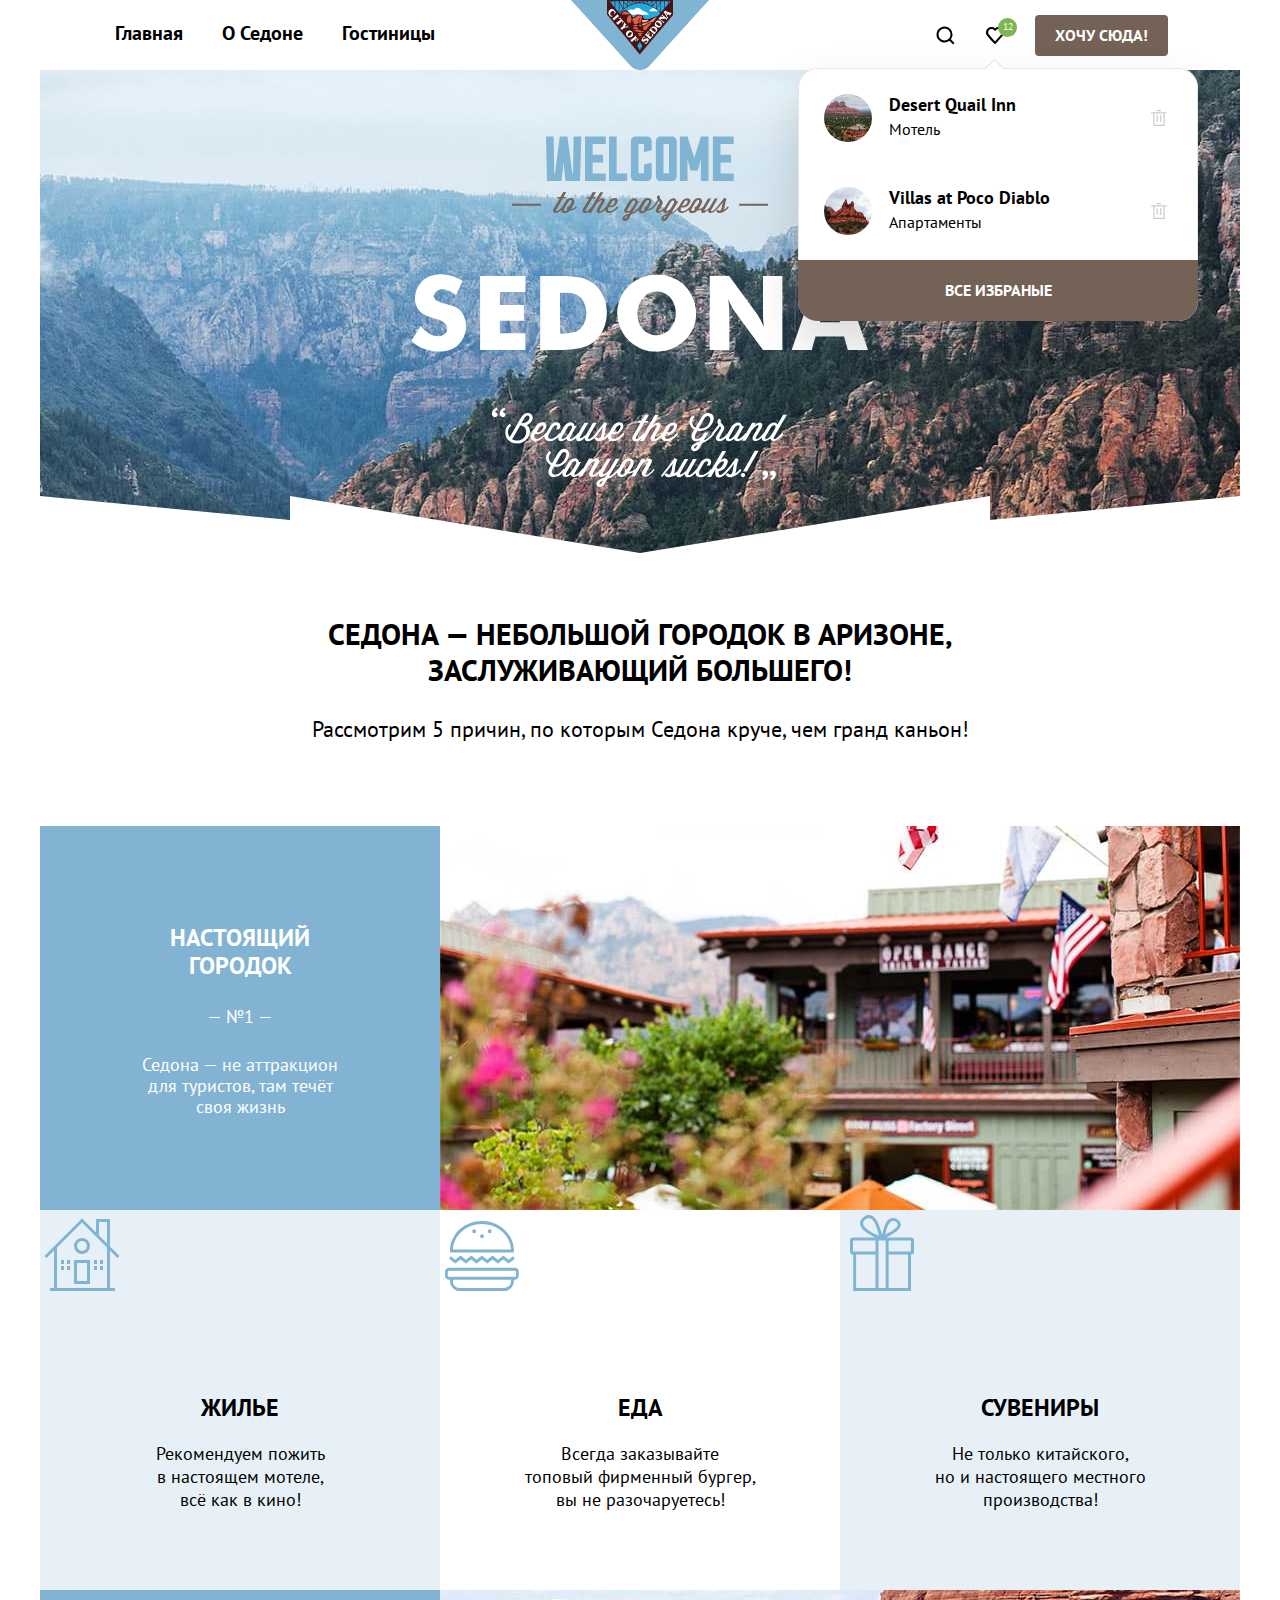
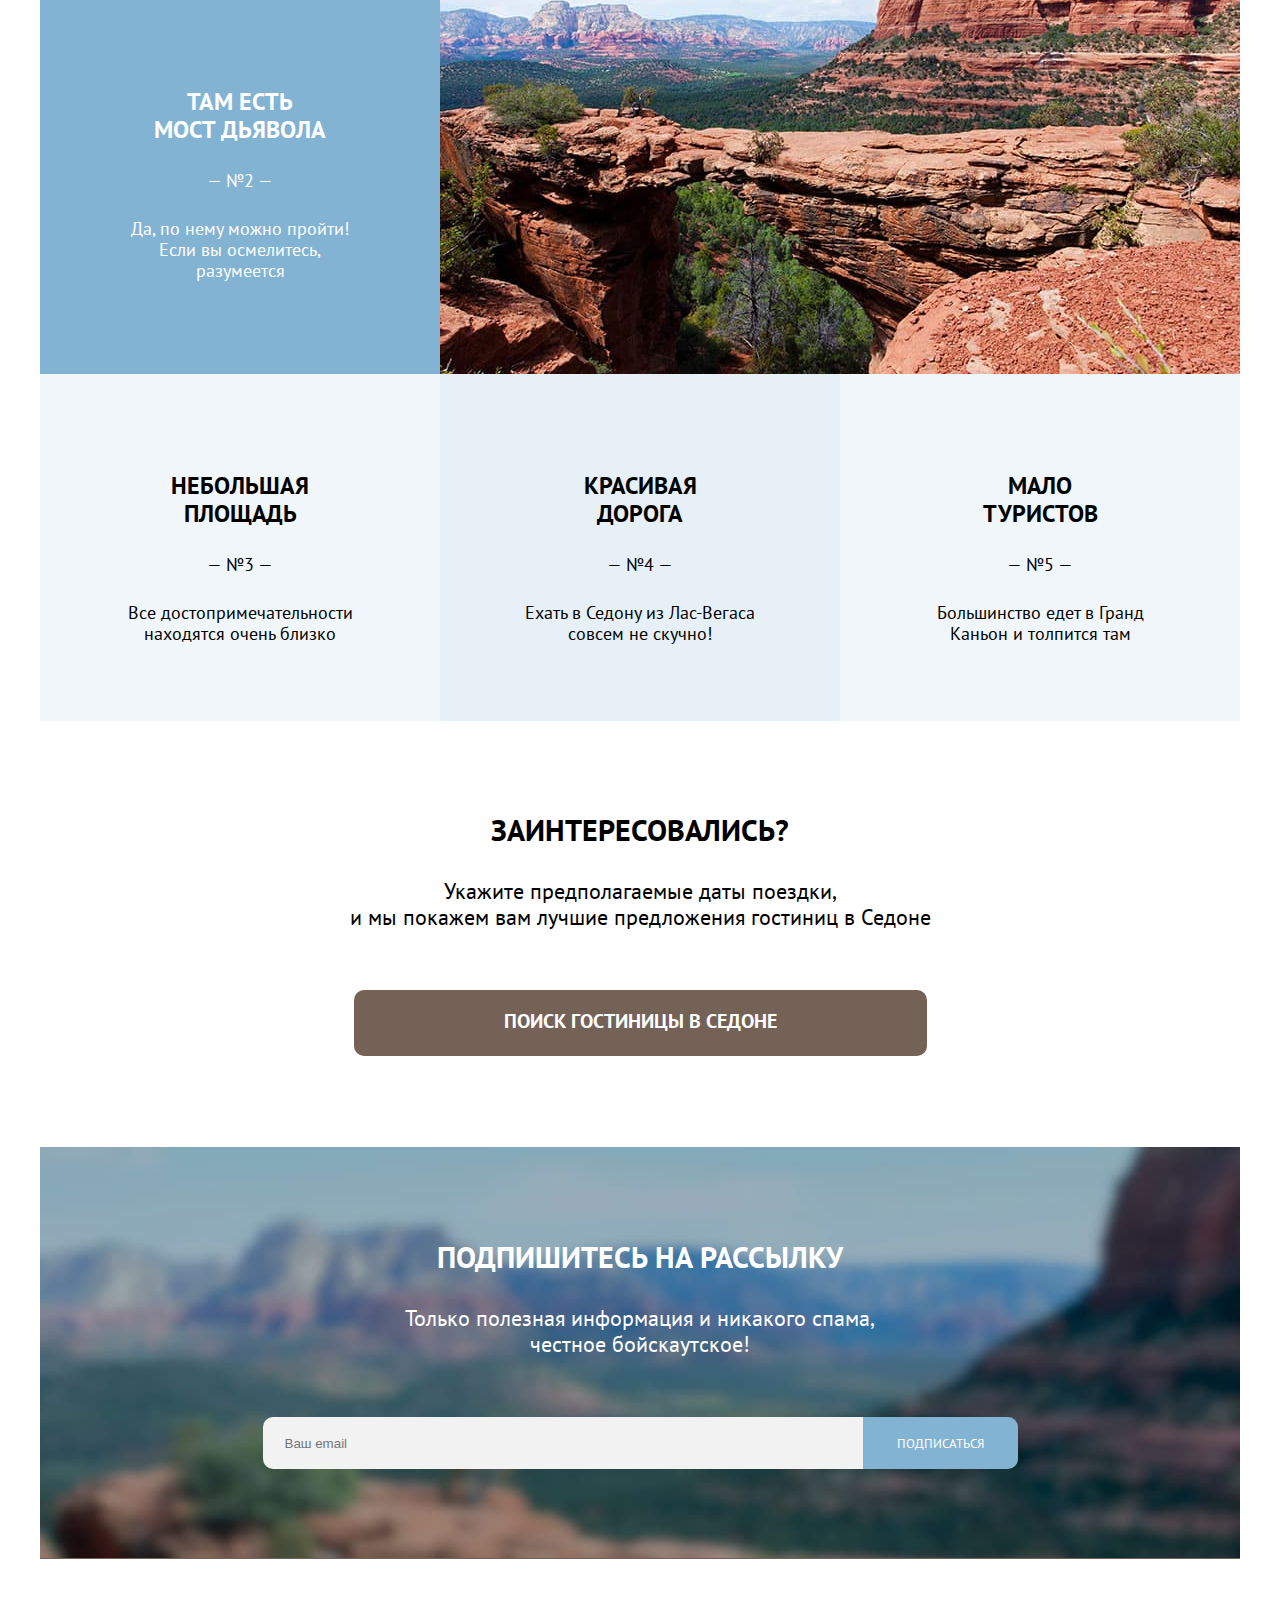
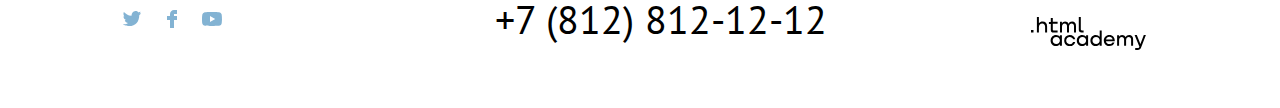
==== commit d792ad8a: "попап" ====
--- a/index.html
+++ b/index.html
@@ -19,10 +19,10 @@
                 </li>
                 <li class="navigation-item">
                     <a class="navigation-link" href="#">Гостиницы</a>
-                </li>                
+                </li>
             </ul>
 
-            <a class="page-logo"><img src="/img/sedona-logo.svg" width="138px" height="70" alt="логотип сайта"> </a>
+            <a class="page-logo"><img src="img/sedona-logo.svg" width="138px" height="70" alt="логотип сайта"> </a>
 
             <section class=" navigation-user">
                 <a class="navigation-user-item" href="#">
@@ -34,15 +34,79 @@
 
                     <span class="visually-hidden">Поиск по сайту</span>
                 </a>
-                <a class="navigation-user-item navigation-user-counter" href="#">
-                    <svg class="navigation-icon" width="20" height="20" fill="none" xmlns="http://www.w3.org/2000/svg">
-                        <path
-                            d="M9.9 19a.9.9 0 0 1-.8-.4c-5.4-6.1-6.7-7.5-7-7.9A5.4 5.4 0 0 1 6.5 2C7.8 2 9 2.5 10 3.3a5.46 5.46 0 0 1 9 4.1c0 1.3-.5 2.5-1.3 3.4l-7 7.9c-.2.2-.4.3-.8.3Zm-6-9.5c.3.4 3.5 4 6.1 6.9l6.2-7c.5-.5.7-1.2.7-2 0-1.8-1.5-3.3-3.3-3.3-1 0-2 .5-2.7 1.3-.3.3-.6.4-.9.4-.3 0-.6-.2-.8-.4-.7-.8-1.7-1.3-2.7-1.3-1.8 0-3.3 1.5-3.3 3.3-.1.9.3 1.6.7 2.1-.1 0-.1 0 0 0Z"
-                            fill="#000" />
-                    </svg>
-                    <span class="visually-hidden">Избраное</span>
-                    
-                </a>
+                <div class="popover-favirits-container">
+                    <a class="navigation-user-item navigation-user-counter" href="#">
+                        <svg class="navigation-icon" width="20" height="20" fill="none"
+                            xmlns="http://www.w3.org/2000/svg">
+                            <path
+                                d="M9.9 19a.9.9 0 0 1-.8-.4c-5.4-6.1-6.7-7.5-7-7.9A5.4 5.4 0 0 1 6.5 2C7.8 2 9 2.5 10 3.3a5.46 5.46 0 0 1 9 4.1c0 1.3-.5 2.5-1.3 3.4l-7 7.9c-.2.2-.4.3-.8.3Zm-6-9.5c.3.4 3.5 4 6.1 6.9l6.2-7c.5-.5.7-1.2.7-2 0-1.8-1.5-3.3-3.3-3.3-1 0-2 .5-2.7 1.3-.3.3-.6.4-.9.4-.3 0-.6-.2-.8-.4-.7-.8-1.7-1.3-2.7-1.3-1.8 0-3.3 1.5-3.3 3.3-.1.9.3 1.6.7 2.1-.1 0-.1 0 0 0Z"
+                                fill="#000" />
+                        </svg>
+                        <span class="visually-hidden">Избраное</span>
+
+                    </a>
+                    <div class="popover popover-favorits">
+                        <h2 class="visually-hidden">Список избраных отелей</h2>
+                        <ul class="popover-favorits-list">
+                            <li class="popover-favorits-item">
+                                <a class="popover-favorits-link">
+                                    <img class="popover-favorits-img" src="img/catalog/hotel-desert.jpg" width="48px"
+                                        height="48px">
+                                    <div class="popover-favorits-description">
+                                        <h3 class="popover-favorits-title">Desert Quail Inn</h3>
+                                        <span class="popover-favorits-type">Мотель</span>
+                                    </div>
+                                </a>
+                                <svg class="img-delete" width="16" height="16" viewBox="0 0 16 16" fill="none"
+                                    xmlns="http://www.w3.org/2000/svg">
+                                    <g opacity="0.2">
+                                        <path
+                                            d="M15.3 2.3H13.1H2.8H0.6C0.3 2.3 0 2.5 0 2.8C0 3.1 0.3 3.4 0.6 3.4H2.3V15.4C2.3 15.7 2.6 16 2.9 16H13.1C13.4 16 13.7 15.7 13.7 15.4V3.4H15.4C15.7 3.4 16 3.1 16 2.8C16 2.5 15.6 2.3 15.3 2.3ZM12.5 14.8H3.4V3.4H12.5V14.8Z"
+                                            fill="black" />
+                                        <path
+                                            d="M6.19995 1.2H9.59995C9.89995 1.2 10.2 0.9 10.2 0.6C10.2 0.3 9.99995 0 9.69995 0H6.19995C5.89995 0 5.69995 0.3 5.69995 0.6C5.69995 0.9 5.89995 1.2 6.19995 1.2Z"
+                                            fill="black" />
+                                        <path
+                                            d="M6.2001 12C6.5001 12 6.8001 11.7 6.8001 11.4V5.7C6.8001 5.4 6.5001 5.1 6.2001 5.1C5.9001 5.1 5.6001 5.4 5.6001 5.7V11.4C5.7001 11.7 5.9001 12 6.2001 12Z"
+                                            fill="black" />
+                                        <path
+                                            d="M9.7001 12C10.0001 12 10.3001 11.7 10.3001 11.4V5.7C10.3001 5.4 10.0001 5.1 9.7001 5.1C9.4001 5.1 9.1001 5.5 9.1001 5.7V11.4C9.1001 11.7 9.3001 12 9.7001 12Z"
+                                            fill="black" />
+                                    </g>
+                                </svg>
+                            </li>
+                            <li class="popover-favorits-item">
+                                <a class="popover-favorits-link">
+                                    <img class="popover-favorits-img" src="img/catalog/hotel-villas.jpg" width="48px"
+                                        height="48px">
+                                    <div class="popover-favorits-description">
+                                        <h3 class="popover-favorits-title">Villas at Poco Diablo</h3>
+                                        <span class="popover-favorits-type">Апартаменты</span>
+                                    </div>
+                                </a>
+                                <svg class="img-delete" width="16" height="16" viewBox="0 0 16 16" fill="none"
+                                    xmlns="http://www.w3.org/2000/svg">
+                                    <g opacity="0.2">
+                                        <path
+                                            d="M15.3 2.3H13.1H2.8H0.6C0.3 2.3 0 2.5 0 2.8C0 3.1 0.3 3.4 0.6 3.4H2.3V15.4C2.3 15.7 2.6 16 2.9 16H13.1C13.4 16 13.7 15.7 13.7 15.4V3.4H15.4C15.7 3.4 16 3.1 16 2.8C16 2.5 15.6 2.3 15.3 2.3ZM12.5 14.8H3.4V3.4H12.5V14.8Z"
+                                            fill="black" />
+                                        <path
+                                            d="M6.19995 1.2H9.59995C9.89995 1.2 10.2 0.9 10.2 0.6C10.2 0.3 9.99995 0 9.69995 0H6.19995C5.89995 0 5.69995 0.3 5.69995 0.6C5.69995 0.9 5.89995 1.2 6.19995 1.2Z"
+                                            fill="black" />
+                                        <path
+                                            d="M6.2001 12C6.5001 12 6.8001 11.7 6.8001 11.4V5.7C6.8001 5.4 6.5001 5.1 6.2001 5.1C5.9001 5.1 5.6001 5.4 5.6001 5.7V11.4C5.7001 11.7 5.9001 12 6.2001 12Z"
+                                            fill="black" />
+                                        <path
+                                            d="M9.7001 12C10.0001 12 10.3001 11.7 10.3001 11.4V5.7C10.3001 5.4 10.0001 5.1 9.7001 5.1C9.4001 5.1 9.1001 5.5 9.1001 5.7V11.4C9.1001 11.7 9.3001 12 9.7001 12Z"
+                                            fill="black" />
+                                    </g>
+                                </svg>
+                            </li>
+                        </ul>
+                        <button class="button button-favourites-all button-brown">все избраные</button>
+
+                    </div>
+                </div>
                 <a class="navigation-user-item navigation-button button-brown" href="#">Хочу сюда!</a>
             </section>
         </nav>
@@ -63,7 +127,7 @@
                     <p class="reason-description">Седона — не аттракцион<br>для туристов, там течёт<br>своя жизнь</p>
                 </div>
                 <div class="reason-image">
-                    <img src="/img/photo-1.jpg" width="800px" height="384px" alt="улица седоны">
+                    <img src="img/photo-1.jpg" width="800px" height="384px" alt="улица седоны">
                 </div>
             </section>
             <section class="recommendations">
@@ -97,7 +161,7 @@
                     <p class="reason-description">Да, по нему можно пройти!<br>Если вы осмелитесь,<br>разумеется</p>
                 </div>
                 <div class="reason-image">
-                    <img src="/img/photo-2.jpg" width="800px" height="384px" alt="улица седоны">
+                    <img src="img/photo-2.jpg" width="800px" height="384px" alt="улица седоны">
                 </div>
             </section>
             <section class="reasons">
@@ -174,13 +238,14 @@
                 </li>
             </ul>
             <address class="contacts-info">
-                
+
                 <a class="contacts-phone " href="tel:78128121212">+7 (812) 812-12-12</a>
-                
+
             </address>
             <a class="contacts-copyright" href="#">
 
-                <svg class="contacts-copyright-svg" width="115" height="33" fill="none" xmlns="http://www.w3.org/2000/svg">
+                <svg class="contacts-copyright-svg" width="115" height="33" fill="none"
+                    xmlns="http://www.w3.org/2000/svg">
                     <path fill-rule="evenodd" clip-rule="evenodd"
                         d="M8 6.2c.8-1 2-1.7 3.6-1.7 2.7 0 4.6 1.9 4.5 4.9v6.1h-2V9.8c0-1.8-1.1-3.2-2.9-3.2-2 0-3.3 1.5-3.3 3.6v5.3h-2V0h2v6.2H8Zm-8 9.3v-2.6h2.5v2.6H0ZM26.6 4.8h-4.8V1.1h-2v3.8h-1.9v2h1.9v6c0 1.7 1 2.7 2.7 2.7h4.1v-2h-3.7c-.7 0-1.1-.4-1.1-1.1V6.8h4.8v-2Zm11 1.9c.6-1.3 1.9-2.1 3.5-2.1 2.5 0 4 1.8 3.9 4.3v6.5h-2V9.1c0-1.6-.9-2.6-2.4-2.6-1.2 0-2.6.9-2.6 3.3v5.6h-2V9.1c0-1.6-.9-2.6-2.4-2.6C32 6.5 31 8 31 10v5.4h-2V4.8h1.9v1.6h.1c.6-1 1.7-1.8 3.1-1.8 1.6 0 2.8.9 3.4 2.1h.1Zm10.2 6c0 1.7 1 2.7 2.8 2.7h2v-2h-1.7c-.7 0-1.1-.4-1.1-1.1V0h-2v12.7ZM25 17.9c1.7 0 3 .7 3.9 1.8v-1.5h2v10.6h-2v-1.6h-.1c-.8 1.1-2 1.9-3.8 1.9-3.1 0-5.4-2.3-5.4-5.6s2.3-5.6 5.4-5.6Zm-3.3 5.6c0 2 1.4 3.6 3.6 3.6s3.6-1.7 3.6-3.6c0-2-1.4-3.6-3.6-3.6s-3.6 1.6-3.6 3.6ZM44.2 22c-.5-2.4-2.6-4.1-5.4-4.1a5.4 5.4 0 0 0-5.6 5.6c0 3.1 2.2 5.6 5.6 5.6 2.8 0 4.9-1.8 5.4-4.2h-2.1a3.4 3.4 0 0 1-3.3 2.3c-2.2 0-3.6-1.6-3.6-3.6s1.4-3.6 3.6-3.6c1.6 0 2.8 1 3.3 2.2h2.1V22Zm7-4.1c1.7 0 3 .7 3.9 1.8v-1.5h2v10.6h-2v-1.6H55c-.8 1.1-2 1.9-3.8 1.9-3.1 0-5.4-2.3-5.4-5.6s2.3-5.6 5.4-5.6Zm-3.3 5.6c0 2 1.4 3.6 3.6 3.6 2.1 0 3.6-1.7 3.6-3.6 0-2-1.4-3.6-3.6-3.6s-3.6 1.6-3.6 3.6Zm20.8-3.7c-.9-1.1-2.2-1.9-3.9-1.9-3.1 0-5.4 2.3-5.4 5.6s2.2 5.6 5.4 5.6c1.7 0 3-.8 3.8-1.8h.1v1.5h2V13.4h-2v6.4Zm-3.6 7.3c-2.2 0-3.6-1.6-3.6-3.6s1.4-3.6 3.6-3.6 3.6 1.6 3.6 3.6c-.1 2-1.5 3.6-3.6 3.6Zm7.7-3.6c0-3.1 2.2-5.6 5.5-5.6 3.5 0 5.7 2.7 5.5 6.3H75c.1 1.6 1.5 2.9 3.4 2.9 1.4 0 2.5-.6 3-1.6h2.1c-.7 2.3-2.7 3.6-5.2 3.6-3.4 0-5.5-2.6-5.5-5.6Zm8.8-1.1c-.3-1.6-1.6-2.6-3.3-2.6-1.7 0-2.9 1.1-3.2 2.6h6.5Zm16.6-4.5c-1.6 0-2.9.8-3.6 2h-.1c-.6-1.2-1.8-2-3.4-2-1.4 0-2.5.7-3.1 1.8v-1.5h-1.9v10.6h2v-5.4c0-2 1-3.4 2.6-3.5 1.5 0 2.4 1 2.4 2.6v6.3h2v-5.6c0-2.4 1.4-3.3 2.6-3.3 1.5 0 2.4 1 2.4 2.6v6.3h2v-6.5c.1-2.6-1.4-4.4-3.9-4.4Zm7.6.2 3.6 8.9 3.4-8.9h2.1l-4.7 12.2c-.7 1.8-1.7 2.6-3.5 2.6h-2.5v-2h2.5c1 0 1.4-.3 1.7-1.2l-4.8-11.6h2.2Z"
                         fill="#000" />
--- a/styles/styles.css
+++ b/styles/styles.css
@@ -164,15 +164,15 @@
         content: "12";
         font-weight: normal;
         font-size: 10px;
-        line-height: 16px;
+        line-height: 18px;
         color:#fff;
         width: 19px;
         height: 19px;
         border-radius: 50%;
         background-color: #7DB54F;
         text-align: center;
-        top:17px;
-        left:83px;
+        top:3px;
+        left:33px;
 
     }
     .page-logo {
@@ -214,12 +214,110 @@
     .navigation-button:focus, .navigation-button:active{
         border-radius: 4px;
     }
+    /* Popover */
+    .popover-favirits-container{
+        position: relative;
+    }
+    .popover-favorits{
+        position: absolute;
+        width: 400px;
+        min-height: 120px;
+        background: #FFFFFF;        
+        box-sizing: border-box;
+        box-shadow: 0px 25px 50px rgba(0, 0, 0, 0.15);
+        border-radius: 20px;
+        top:53px;
+        left:-167px;
+             
+        box-sizing: border-box;
+    }
+    .popover-favorits::before{
+        content: "";
+        position: absolute;
+        width: 13px;
+        height: 13px;
+        background-color:#fff;
+        left: 190px;
+        transform: rotate(45deg);
+        top: -5px;
+        box-shadow: -1px -1px 0 #E4E4E4;
+    }
+    
+    .popover-favorits-list{
+        list-style-type: none;
+        margin: 0;
+        padding: 0;
+        padding: 15px 15px;
+        border:1px solid #E6E6E6;
+        border-bottom: none; 
+        border-radius: 20px 20px 0 0; 
+    }
+    .popover-favorits-link{
+        display: flex;
+        padding: 10px;
+        cursor: pointer;
+    }
+    .popover-favorits-link:hover{
+        opacity:0.6;
+    }
+    .popover-favorits-link:focus{
+        outline: 3px solid #83B3D3;
+        outline-offset: -3px;
+        border-radius: 10px;
+        box-sizing: border-box;
+    }
+    .popover-favorits-link:active{
+        opacity: 0.3;
+    }
+    .popover-favorits-item{
+        display: flex;
+        justify-content: start;
+        align-items: center;
+        margin-bottom: 25px;
+    }
+    .popover-favorits-item:last-child{
+        margin: 0;
+    }
+    .popover-favorits-title{
+        margin: 0;
+        font-weight: bold;
+        font-size: 18px;
+        line-height: 21px;
+    }
+    
+    .popover-favorits-type{
+        font-weight: normal;
+        font-size: 16px;
+        line-height: 21px;
+    }
+    .img-delete{
+        margin-left: auto;
+        margin-right: 15px;
+    }
+    .popover-favorits-description{
+        margin-left: 17px;
+    }
+    .popover-favorits-img{
+        border-radius: 50%;
+    }
+    .button-favourites-all{
+        width: 100%;
+        background-color: #756257;
+        border-radius: 0px 0px 20px 20px;
+        padding-top: 20px;
+        padding-bottom: 20px;
+        border: none;
+        font-weight: bold;
+        font-size: 16px;
+        line-height: 21px;
+        text-transform: uppercase;
+    }
     /* Main-img */
     
     .index-background {
         width: 1200px;
         height: 483px;
-        background-image: url("/img/welcome.svg"), url("/img/white-frame.svg"), url("/img/index-background.jpg");
+        background-image: url("../img/welcome.svg"), url("../img/white-frame.svg"), url("../img/index-background.jpg");
         background-repeat: no-repeat, no-repeat, no-repeat;
         background-position: center, center bottom, center;
         background-color: #3D566D;
@@ -305,17 +403,17 @@
     }
     
     .recommendations-item:nth-child(1) {
-        background-image: url("/img/housing.svg");
+        background-image: url("../img/housing.svg");
         background-repeat: no-repeat;
     }
     
     .recommendations-item:nth-child(2) {
-        background-image: url("/img/burger.svg");
+        background-image: url("../img/burger.svg");
         background-repeat: no-repeat;
     }
     
     .recommendations-item:nth-child(3) {
-        background-image: url("/img/souvenir.svg");
+        background-image: url("../img/souvenir.svg");
         background-repeat: no-repeat;
     }
     
@@ -403,7 +501,7 @@
     .mailing {
         width: 1200px;
         height: 411px;
-        background-image: url("/img/background-footer.jpg");
+        background-image: url("../img/background-footer.jpg");
         background-repeat: no-repeat;
         background-size: 1200px 411px;
         background-color: #756257;
@@ -570,7 +668,7 @@
     /* Main-catalog */
     
     .container-backgraund {
-        background-image: url(/img/catalog/catalog-background.jpg);
+        background-image: url('../img/catalog/catalog-background.jpg');
         background-repeat: no-repeat;
         width: 1200px;
         height: 408px;
@@ -613,7 +711,7 @@
     .breadcrumbs-link-arrow::before{
         content: "";
         position: absolute;
-        background-image: url('/img/catalog/arrow.svg');
+        background-image: url('../img/catalog/arrow.svg');
         background-repeat: no-repeat no-repeat;
         width: 5px;
         height: 8px;
@@ -672,7 +770,7 @@
         position: absolute;
         width: 13px;
         height: 10px;
-        background-image: url(/img/catalog/tick.svg);
+        background-image: url(../img/catalog/tick.svg);
         background-repeat: no-repeat;
         left: 4px;
         top: 6px;
@@ -760,7 +858,7 @@
     .catalog-filter-input:focus{
         outline: none;       
     }
-    .catalog-filter-input:focus > .catalog-filter-label{
+    .catalog-filter-label:focus-within{
         outline: 3px solid #81b3d2;
         position: relative;
         box-shadow: inset 0px 0px 0px 3px #81b3d2;
@@ -936,7 +1034,7 @@
     .button-select::before{
         content: "";
         position: absolute;
-        background-image: url('/img/catalog/arrow-down.svg');
+        background-image: url('../img/catalog/arrow-down.svg');
         background-repeat: no-repeat;
         width: 12px;
         height: 7px;
@@ -1101,7 +1199,7 @@
     }
     
     .stars {
-        background-image: url("/img/catalog/star.svg");
+        background-image: url("../img/catalog/star.svg");
         background-repeat: repeat-x;
         height: 17px;
     }
@@ -1187,7 +1285,7 @@
     }
     .sorting-number {
         position: relative;
-        margin-left: 323px;
+        margin-left: 322px;
         width: 382px;
         font-size: 16px;
         padding-top: 15px;
@@ -1209,7 +1307,7 @@
     .button-select-number::before{
         content: "";
         position: absolute;
-        background-image: url('/img/catalog/arrow-down.svg');
+        background-image: url('../img/catalog/arrow-down.svg');
         background-repeat: no-repeat;
         width: 12px;
         height: 7px;
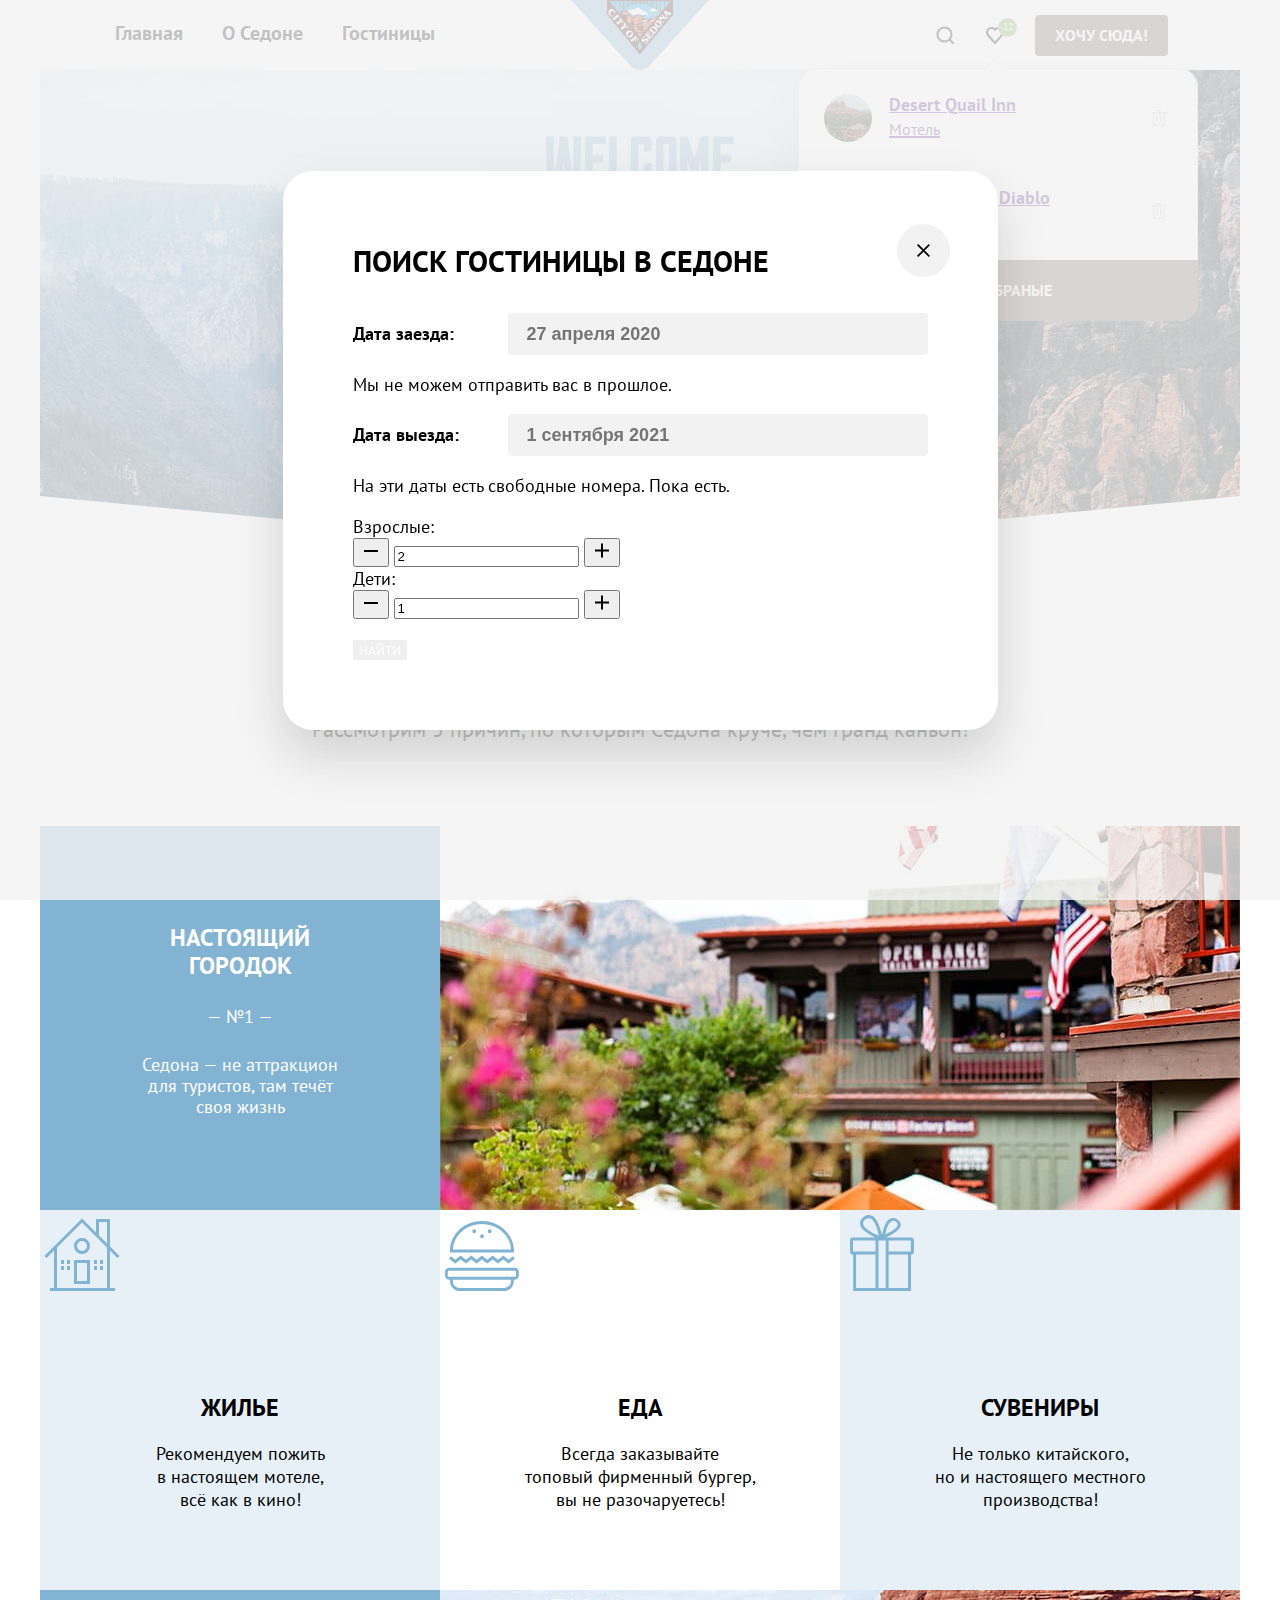
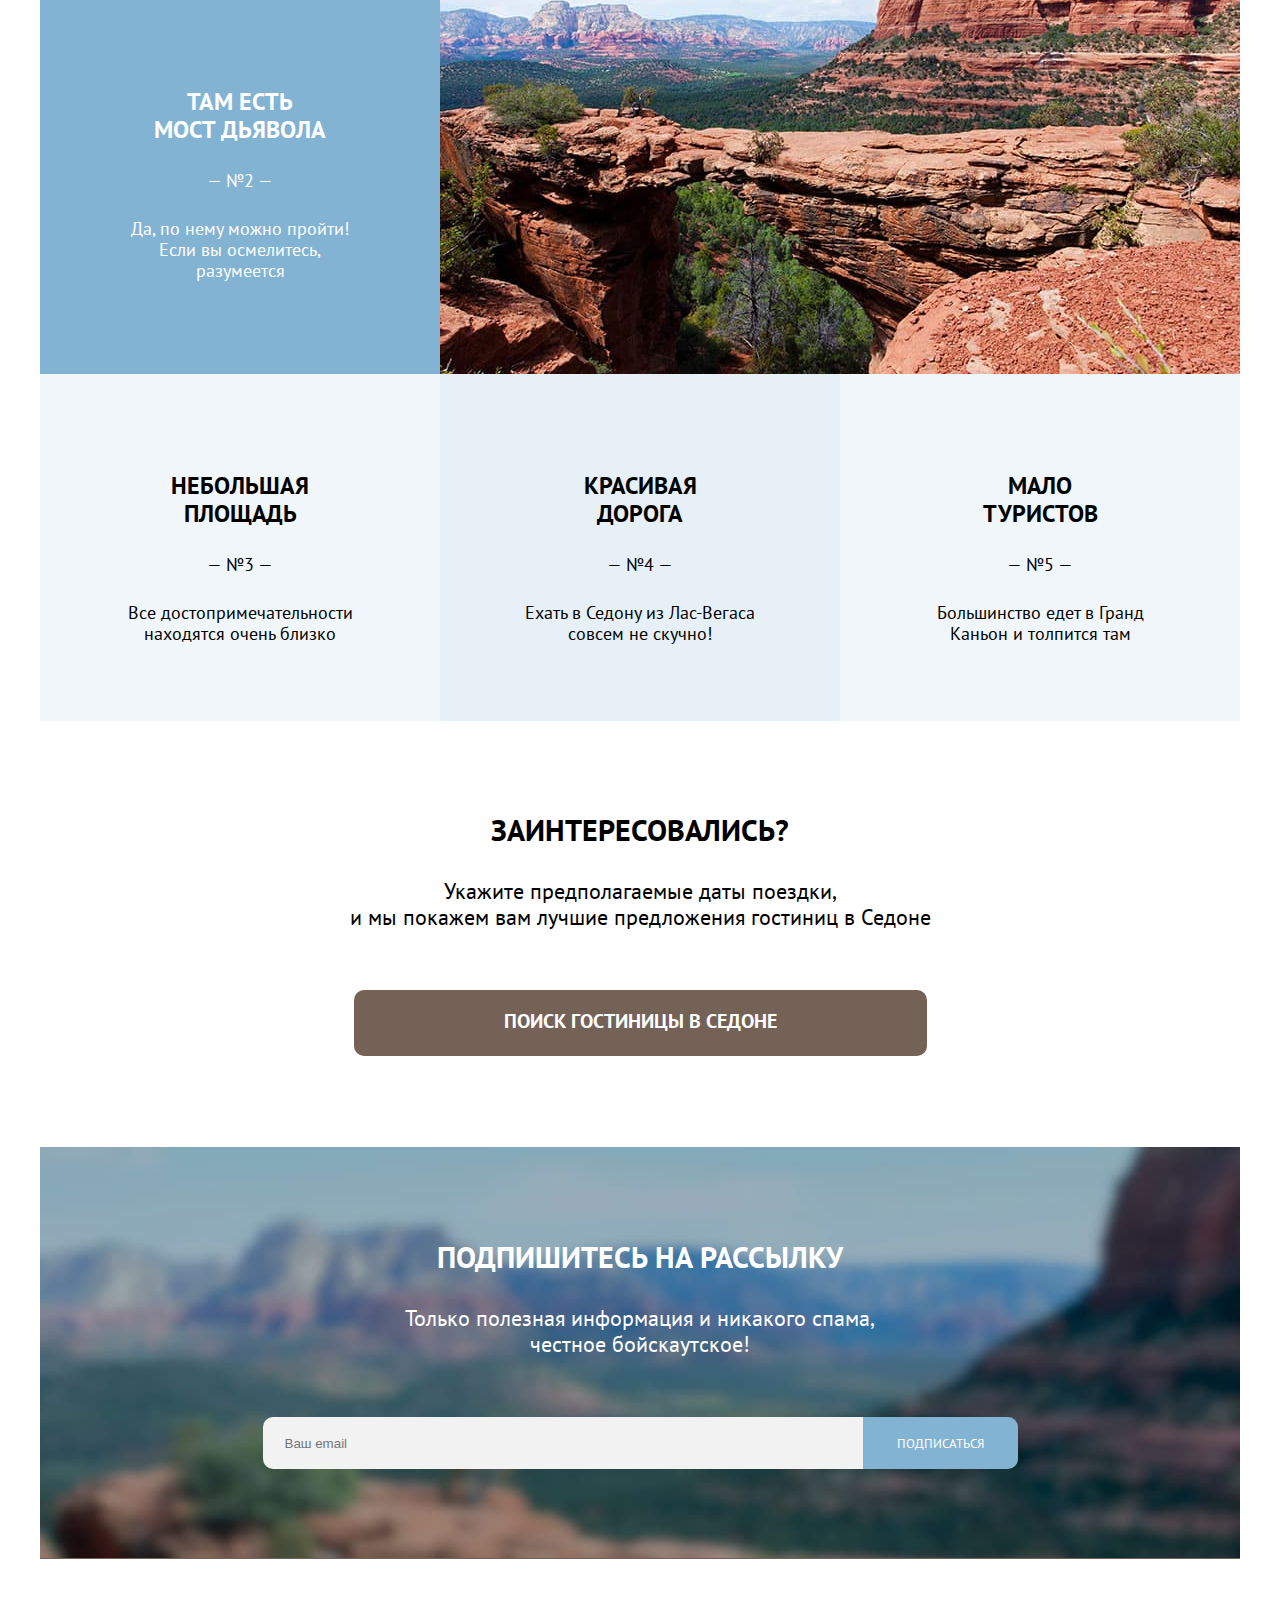
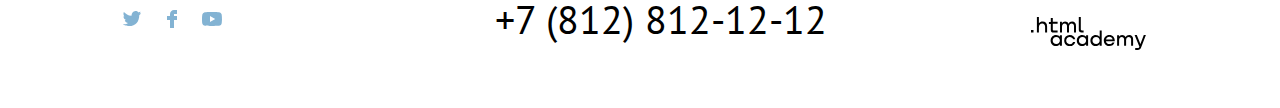
==== commit c2fe9887: "модальное окно, потеряла иконку" ====
--- a/index.html
+++ b/index.html
@@ -45,11 +45,11 @@
                         <span class="visually-hidden">Избраное</span>
 
                     </a>
-                    <div class="popover popover-favorits">
+                    <div class="popover popover-favorits popover-open">
                         <h2 class="visually-hidden">Список избраных отелей</h2>
                         <ul class="popover-favorits-list">
                             <li class="popover-favorits-item">
-                                <a class="popover-favorits-link">
+                                <a class="popover-favorits-link" href="">
                                     <img class="popover-favorits-img" src="img/catalog/hotel-desert.jpg" width="48px"
                                         height="48px">
                                     <div class="popover-favorits-description">
@@ -76,7 +76,7 @@
                                 </svg>
                             </li>
                             <li class="popover-favorits-item">
-                                <a class="popover-favorits-link">
+                                <a class="popover-favorits-link" href="">
                                     <img class="popover-favorits-img" src="img/catalog/hotel-villas.jpg" width="48px"
                                         height="48px">
                                     <div class="popover-favorits-description">
@@ -255,6 +255,63 @@
         </section>
 
     </footer>
+    <div class="modal-container">
+        <div class="modal modal-hotel-search">
+            <button class="modal-close-button">
+                <span class="visually-hidden">Закрыть</span>
+              </button>
+              <section class="modal-content">
+                <h2 class="modal-title">Поиск гостиницы в Седоне</h2>
+                <form class="auth-form" action="https://echo.htmlacademy.ru/" method="post">
+                    <p class="field-form">
+                        <label class="field-label" for="field-date-coming">Дата заезда:</label>
+                        <input type="text" id="field-date-coming" class="field-date" placeholder="27 апреля 2020">
+                    </p>
+                    <span class="field-date-description field-date-description-error">Мы не можем отправить вас в прошлое.</span>
+                    <p class="field-form">
+                        <label class="field-label" for="field-date-departure">Дата выезда:</label>
+                        <input type="text" id="field-date-departure" class="field-date" placeholder="1 сентября 2021">
+                    </p>
+                    <span class="field-date-description field-date-description-good">На эти даты есть свободные номера. Пока есть.</span>
+                    <p class="field-form-guest">
+                        <div class="guest-adults">
+                            <label class="guest-adults-label" for="guest-number-adults">Взрослые:</label>
+                            <div class="quantity-block">
+                                <button class="quantity-arrow-minus">
+                                    <svg width="20" height="20" viewBox="0 0 20 20" fill="none" xmlns="http://www.w3.org/2000/svg">
+                                        <path d="M3 9V11H17V9H3Z" fill="black"/>
+                                        </svg>
+                                </button>
+                                <input class="quantity-num" type="number" id="guest-number-adults" value="2" >
+                                <button class="quantity-arrow-plus">
+                                    <svg width="20" height="20" viewBox="0 0 20 20" fill="none" xmlns="http://www.w3.org/2000/svg">
+                                        <path d="M17 8.5H11V2.5H9V8.5H3V10.5H9V16.5H11V10.5H17V8.5Z" fill="black"/>
+                                        </svg>
+                                </button>
+                              </div>
+                        </div>
+                        <div class="guest-child">
+                            <label class="guest-child-label" for="guest-number-child">Дети:</label>
+                            <div class="quantity-block">
+                                <button class="quantity-arrow-minus">
+                                    <svg width="20" height="20" viewBox="0 0 20 20" fill="none" xmlns="http://www.w3.org/2000/svg">
+                                        <path d="M3 9V11H17V9H3Z" fill="black"/>
+                                        </svg> 
+                                </button>
+                                <input class="quantity-num" type="number" id="guest-number-adults" value="1" >
+                                <button class="quantity-arrow-plus">
+                                    <svg width="20" height="20" viewBox="0 0 20 20" fill="none" xmlns="http://www.w3.org/2000/svg">
+                                        <path d="M17 8.5H11V2.5H9V8.5H3V10.5H9V16.5H11V10.5H17V8.5Z" fill="black"/>
+                                        </svg>
+                                </button>
+                              </div>
+                        </div>
+                    </p>
+                    <button class="button button-blue button-field">Найти</button>
+                </form>
+              </section>
+        </div>
+    </div>
 
 </body>
 
--- a/styles/styles.css
+++ b/styles/styles.css
@@ -227,9 +227,12 @@
         box-shadow: 0px 25px 50px rgba(0, 0, 0, 0.15);
         border-radius: 20px;
         top:53px;
-        left:-167px;
-             
-        box-sizing: border-box;
+        left:-167px;             
+        box-sizing: border-box;
+        display: none;
+    }
+    .popover-open{
+        display: block;
     }
     .popover-favorits::before{
         content: "";
@@ -1314,4 +1317,82 @@
         left: 332px;
         top: 34px;
         opacity: 0.3;
-    }+    }
+    /* Modal */
+    .modal-container {
+        position: fixed;
+        top: 0;
+        left: 0;
+        display: flex;
+        width: 100%;
+        height: 100%;
+        background-color: rgba(242, 242, 242, 0.8);
+      }
+      .modal {
+        position: relative;
+        margin: auto;
+        padding: 70px;
+        background-color: #FFFFFF;
+        box-shadow: 0px 25px 50px rgba(0, 0, 0, 0.15);
+        border-radius: 30px
+        
+      }
+      .modal-hotel-search{
+          width: 715px;
+          box-sizing: border-box;
+      }
+      .modal-close-button {
+        position: absolute;
+        padding: 0;
+        top: 53px;
+        right: 48px;
+        width: 53px;
+        height: 53px;
+        background-color: #f2f2f2;
+        border: none;
+        border-radius: 50%;
+        background-image: url("/img/close.svg");
+        background-repeat: no-repeat;
+        background-position: center;
+        cursor: pointer;
+      }
+      .modal-title{
+        margin: 0;
+        font-weight: bold;
+        font-size: 30px;
+        line-height: 40px;
+        text-transform: uppercase;
+        margin-bottom:32px;
+      }
+      .field-form{
+          display: flex;
+          align-items: center;
+      }
+      .field-label{
+        font-weight: bold;
+        font-size: 18px;
+        line-height: 40px;
+      }
+      .field-date{
+        position: relative;
+        font-weight: bold;
+        font-size: 18px;
+        line-height: 40px;
+        padding-left:19px; 
+        padding-right: 17px; 
+        width: 420px;
+        box-sizing: border-box;
+        background: #F2F2F2;
+        border:none;
+        border-radius: 4px;
+        margin-left: auto;
+      }
+      .field-date::before{
+          content: "";
+          position: absolute;
+          width: 20px;
+          height: 20px;
+          background-image: url('../img/date.svg');
+          background-repeat: no-repeat;
+          
+      }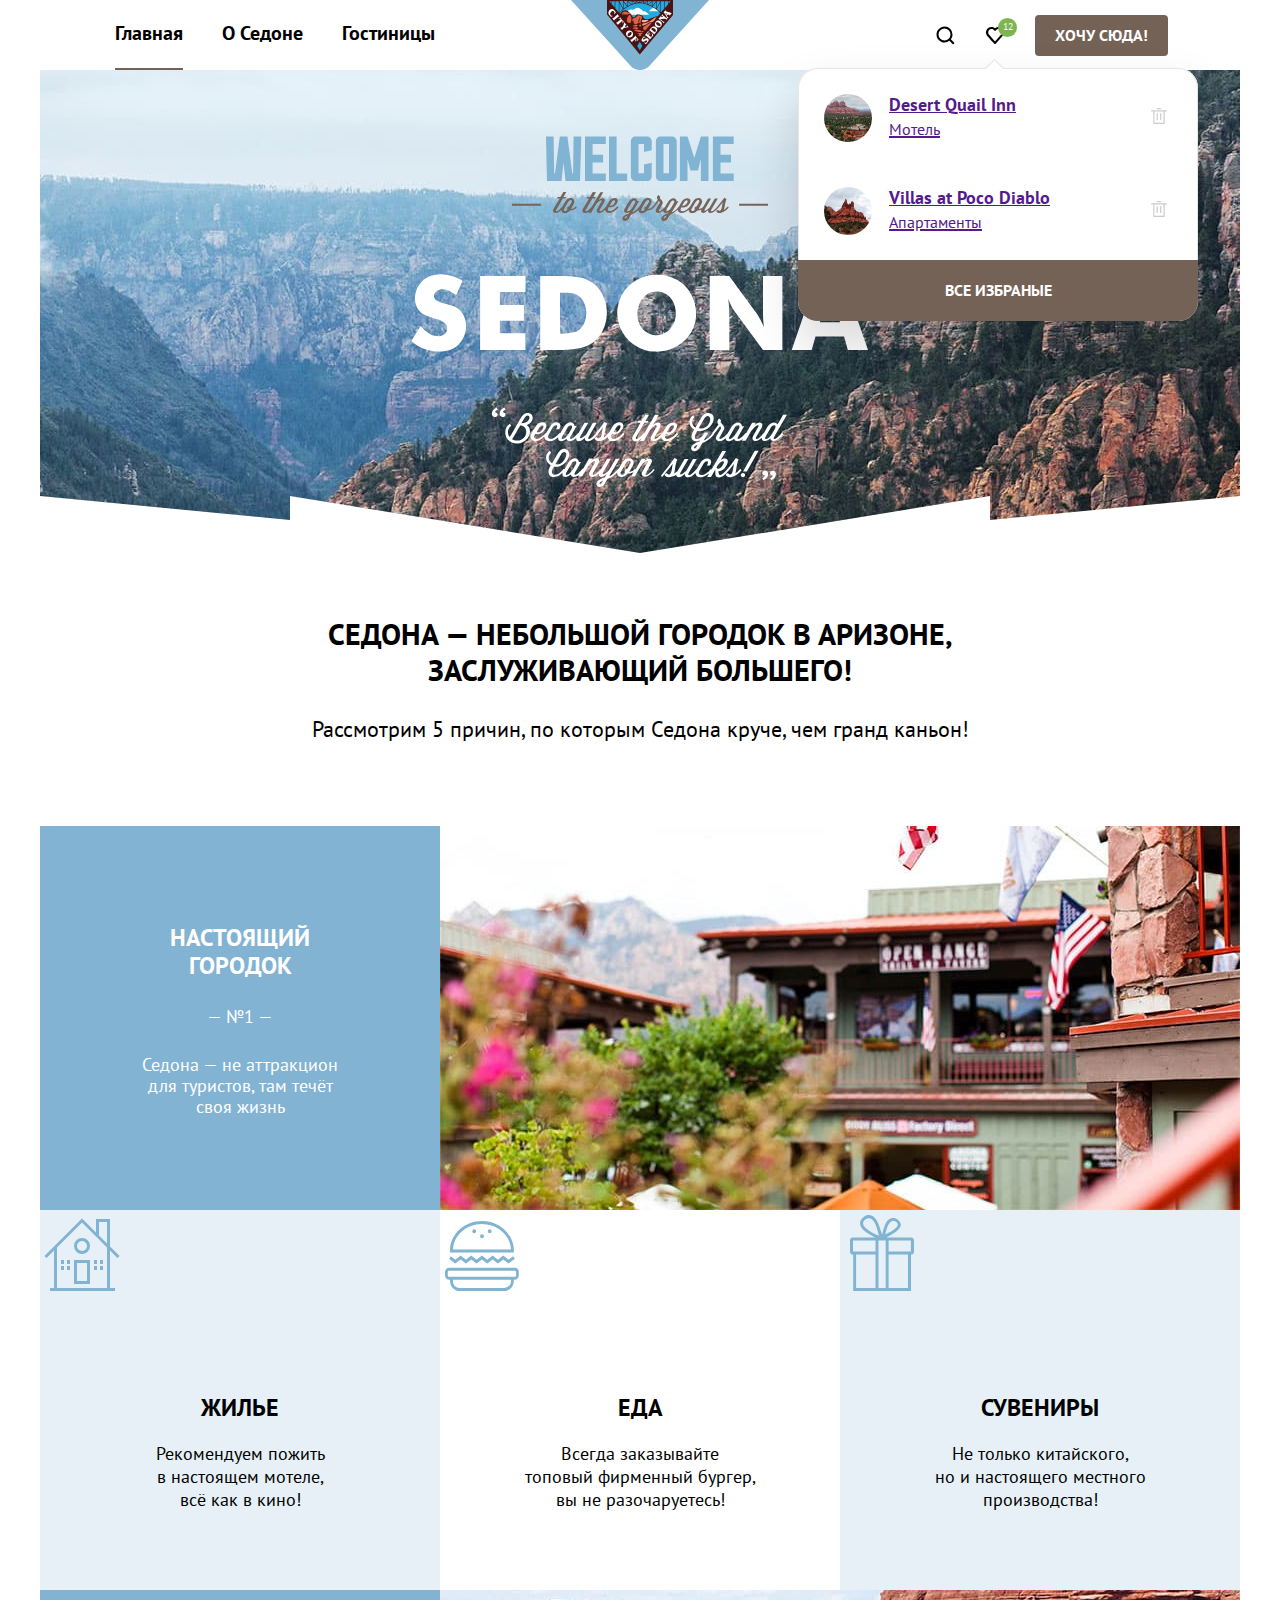
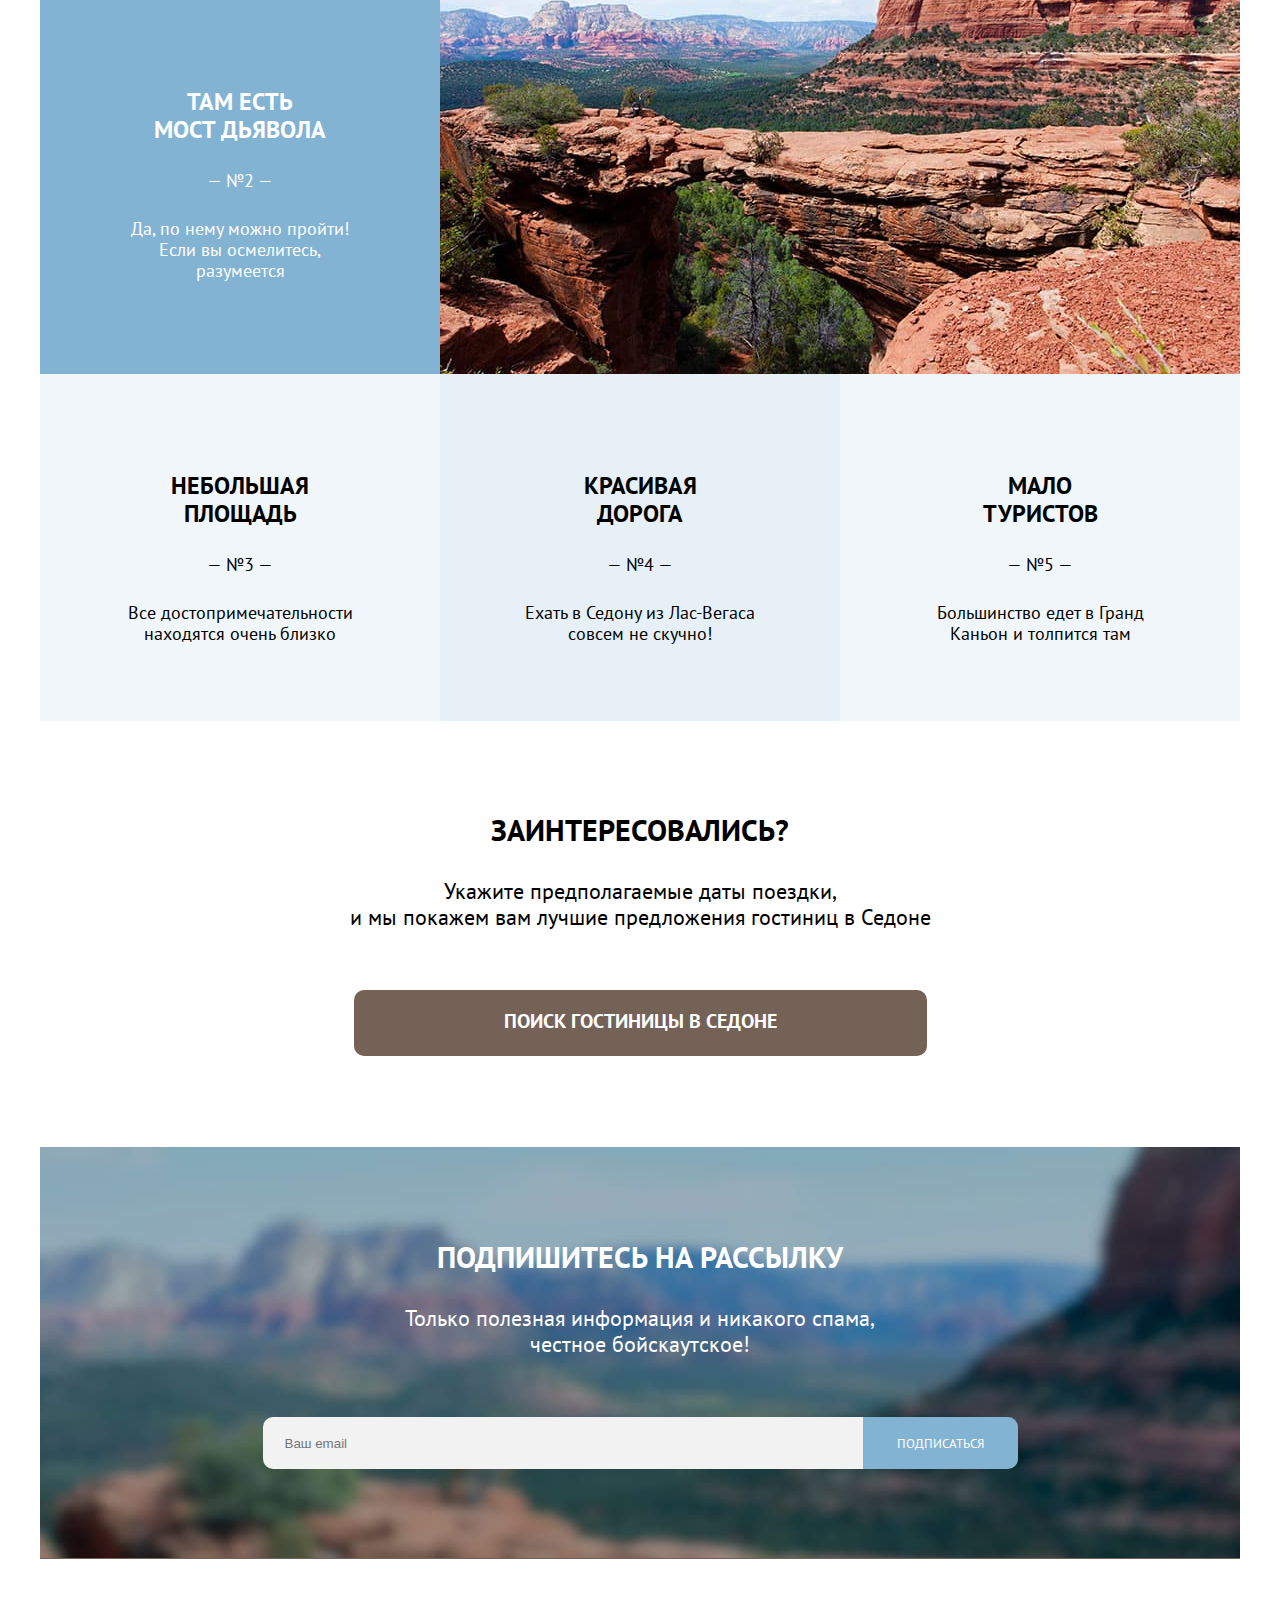
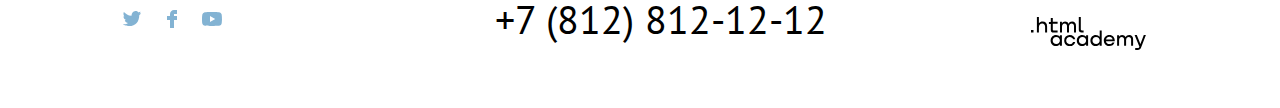
==== commit 4560dc34: "верстка компонентов" ====
--- a/index.html
+++ b/index.html
@@ -11,8 +11,8 @@
     <header class="page-header">
         <nav class="navigation">
             <ul class="navigation-list">
-                <li class="navigation-item">
-                    <a class="navigation-link" href="#">Главная</a>
+                <li class="navigation-item ">
+                    <a class="navigation-link navigation-active" href="#">Главная</a>
                 </li>
                 <li class="navigation-item">
                     <a class="navigation-link" href="#">О Седоне</a>
@@ -57,6 +57,7 @@
                                         <span class="popover-favorits-type">Мотель</span>
                                     </div>
                                 </a>
+                                <button type="button" class="button-delete">
                                 <svg class="img-delete" width="16" height="16" viewBox="0 0 16 16" fill="none"
                                     xmlns="http://www.w3.org/2000/svg">
                                     <g opacity="0.2">
@@ -74,6 +75,7 @@
                                             fill="black" />
                                     </g>
                                 </svg>
+                                </button>
                             </li>
                             <li class="popover-favorits-item">
                                 <a class="popover-favorits-link" href="">
@@ -84,6 +86,7 @@
                                         <span class="popover-favorits-type">Апартаменты</span>
                                     </div>
                                 </a>
+                                <button type="button" class="button-delete">
                                 <svg class="img-delete" width="16" height="16" viewBox="0 0 16 16" fill="none"
                                     xmlns="http://www.w3.org/2000/svg">
                                     <g opacity="0.2">
@@ -101,6 +104,7 @@
                                             fill="black" />
                                     </g>
                                 </svg>
+                                </button>
                             </li>
                         </ul>
                         <button class="button button-favourites-all button-brown">все избраные</button>
@@ -255,7 +259,7 @@
         </section>
 
     </footer>
-    <div class="modal-container">
+    <div class="modal-container modal-hidden">
         <div class="modal modal-hotel-search">
             <button class="modal-close-button">
                 <span class="visually-hidden">Закрыть</span>
@@ -273,7 +277,7 @@
                         <input type="text" id="field-date-departure" class="field-date" placeholder="1 сентября 2021">
                     </p>
                     <span class="field-date-description field-date-description-good">На эти даты есть свободные номера. Пока есть.</span>
-                    <p class="field-form-guest">
+                    <div class="field-form-guest">
                         <div class="guest-adults">
                             <label class="guest-adults-label" for="guest-number-adults">Взрослые:</label>
                             <div class="quantity-block">
@@ -282,7 +286,7 @@
                                         <path d="M3 9V11H17V9H3Z" fill="black"/>
                                         </svg>
                                 </button>
-                                <input class="quantity-num" type="number" id="guest-number-adults" value="2" >
+                                <input class="quantity-number" type="number" id="guest-number-adults" value="2" >
                                 <button class="quantity-arrow-plus">
                                     <svg width="20" height="20" viewBox="0 0 20 20" fill="none" xmlns="http://www.w3.org/2000/svg">
                                         <path d="M17 8.5H11V2.5H9V8.5H3V10.5H9V16.5H11V10.5H17V8.5Z" fill="black"/>
@@ -292,13 +296,15 @@
                         </div>
                         <div class="guest-child">
                             <label class="guest-child-label" for="guest-number-child">Дети:</label>
+                            <button class="button-information"></button>
+                            <div class="button-information-image"></div>
                             <div class="quantity-block">
                                 <button class="quantity-arrow-minus">
                                     <svg width="20" height="20" viewBox="0 0 20 20" fill="none" xmlns="http://www.w3.org/2000/svg">
                                         <path d="M3 9V11H17V9H3Z" fill="black"/>
                                         </svg> 
                                 </button>
-                                <input class="quantity-num" type="number" id="guest-number-adults" value="1" >
+                                <input class="quantity-number" type="number" id="guest-number-adults" value="1" >
                                 <button class="quantity-arrow-plus">
                                     <svg width="20" height="20" viewBox="0 0 20 20" fill="none" xmlns="http://www.w3.org/2000/svg">
                                         <path d="M17 8.5H11V2.5H9V8.5H3V10.5H9V16.5H11V10.5H17V8.5Z" fill="black"/>
@@ -306,7 +312,7 @@
                                 </button>
                               </div>
                         </div>
-                    </p>
+                    </div>
                     <button class="button button-blue button-field">Найти</button>
                 </form>
               </section>
--- a/styles/styles.css
+++ b/styles/styles.css
@@ -96,6 +96,7 @@
     }
     
     .navigation-link {
+        position: relative;
         text-decoration: none;
         color: #000;
         padding: 6px 12px;
@@ -137,6 +138,7 @@
     }
     
     .navigation-user-item {
+        
         display: block;
         margin-left: 10px;
         padding: 10px;        
@@ -214,6 +216,16 @@
     .navigation-button:focus, .navigation-button:active{
         border-radius: 4px;
     }
+    .navigation-active::after{
+        content: "";
+        position: absolute;
+        left: 12px;
+        right: 12px;
+        bottom: -18px;
+        height: 2px;
+        background-color: #756257;      
+
+    }
     /* Popover */
     .popover-favirits-container{
         position: relative;
@@ -294,8 +306,30 @@
         line-height: 21px;
     }
     .img-delete{
+        padding: 10px;
+        line-height: 0;
+    }
+    .button-delete{
+        border: none;
+        outline: none;
         margin-left: auto;
-        margin-right: 15px;
+        margin-right: 5px;
+        background-color: inherit;
+        cursor: pointer;
+        padding: 0;
+    }
+    .button-delete:hover svg g{
+        opacity: 1;
+    }
+    .button-delete:focus {
+        outline: 3px solid #83B3D3;
+        outline-offset: -3px;
+        border-radius: 10px;
+        box-sizing: border-box;
+    }
+    .button-delete:active{
+        outline: none;
+        opacity: 0.1;
     }
     .popover-favorits-description{
         margin-left: 17px;
@@ -1319,6 +1353,7 @@
         opacity: 0.3;
     }
     /* Modal */
+    
     .modal-container {
         position: fixed;
         top: 0;
@@ -1351,11 +1386,22 @@
         background-color: #f2f2f2;
         border: none;
         border-radius: 50%;
-        background-image: url("/img/close.svg");
+        background-image: url("../img/close.svg");
         background-repeat: no-repeat;
         background-position: center;
         cursor: pointer;
       }
+      .modal-close-button:hover{
+          background-color: #E6E6E6;
+      }
+      .modal-close-button:focus{
+          outline: 3px solid #83B3D3;
+      }
+      .modal-close-button:active{
+          outline: none;
+          opacity: 0.3;
+      }
+      
       .modal-title{
         margin: 0;
         font-weight: bold;
@@ -1367,14 +1413,15 @@
       .field-form{
           display: flex;
           align-items: center;
+          margin: 0;
+          position: relative;
       }
       .field-label{
         font-weight: bold;
         font-size: 18px;
         line-height: 40px;
       }
-      .field-date{
-        position: relative;
+      .field-date{        
         font-weight: bold;
         font-size: 18px;
         line-height: 40px;
@@ -1387,12 +1434,159 @@
         border-radius: 4px;
         margin-left: auto;
       }
-      .field-date::before{
+      .field-date:hover{
+        background-color: #E6E6E6;
+      }
+      .field-date:focus{
+          outline: 3px solid #83B3D3;
+      }
+      .field-date:active{          
+          outline: 2px solid #000000;
+          box-sizing: border-box;
+      }
+      .field-form::before{
           content: "";
           position: absolute;
           width: 20px;
           height: 20px;
           background-image: url('../img/date.svg');
           background-repeat: no-repeat;
+          z-index: 1;
+          left:540px;
+          opacity: 0.3;
+      }
+      .field-date-description{
+          display: block;
+          font-weight: normal;
+          font-size: 16px;
+          line-height: 40px;
+          margin-left: 155px;
+          margin-bottom: 11px;
+      }
+      .field-date-description-error{
+          color:#FF5757;
+      }
+      .field-form-guest{
+          display: grid;          
+          grid-template-columns: 288px 230px;
+          grid-gap: 56px;
+          margin-bottom: 40px;
+      }
+      .guest-adults,
+      .guest-child{
+          display: flex;
+          justify-content: space-between;
+      }
+      .guest-child{
+          position: relative;
+      }
+      .quantity-block{
+          display: flex;
+          background: #F2F2F2;
           
-      }+      }
+        .quantity-arrow-minus, .quantity-arrow-plus{
+            line-height: 0;
+            border: none;
+            background-color: inherit;
+            padding: 0;
+            outline: none;            
+      }
+      .quantity-arrow-minus{
+          padding-left: 11px;
+          padding-right: 10px;
+          border-radius: 4px 0 0 4px;
+      }
+      .quantity-arrow-plus{
+          padding-left: 10px;
+          padding-right: 11px;
+      }
+      .quantity-arrow-minus svg, .quantity-arrow-plus svg{
+          opacity: 0.3;
+      }
+      .quantity-arrow-minus:hover svg, .quantity-arrow-plus:hover svg{
+          opacity: 1;
+      }
+      .quantity-arrow-minus:focus svg, .quantity-arrow-plus:focus svg{
+          outline: 3px solid #83B3D3;
+          outline-offset: -3px;
+          border-radius: 4px;
+          opacity: 1;
+      }
+      .quantity-arrow-minus:active svg, .quantity-arrow-plus:active svg{
+          outline: none;
+          opacity: 0.6;
+      }
+      .guest-adults-label, .guest-child-label{
+        font-weight: bold;
+        font-size: 18px;
+        line-height: 40px;
+      }
+      .quantity-number{
+          border: none;
+          background-color: inherit;
+          width: 31px;
+          padding-left: 9px;
+          padding-right: 5px;
+          appearance: textfield;
+          box-sizing: border-box;
+          font-weight: bold;
+        font-size: 18px;
+        line-height: 40px;
+      }
+      .quantity-number::-webkit-outer-spin-button,
+    .quantity-number::-webkit-inner-spin-button {
+        appearance: none;
+        margin: 0;
+    }
+    .quantity-arrow-minus svg{
+        padding: 5px;
+    }
+    .quantity-arrow-plus svg{
+        padding: 5px;
+    }
+    .guest-child-label{
+        position: relative;
+    }
+    .button-information{
+        border: none;        
+        width: 25px;
+        height: 25px;
+        background-color: #83B3D3;
+        border-radius: 50%;
+        background-image: url('../img/info.svg');
+        background-repeat: no-repeat;
+        margin-top: 8px; 
+        background-position-x: 3px;
+        background-position-y: 2px;     
+    }
+    .button-information-image{
+        display:none;
+    }
+    .button-information:hover{
+        background-color: #68A2CA;
+        
+    }
+    .button-information:hover ~ .button-information-image{
+        display: block;
+        position:absolute;
+        background-image: url('../img/tooltip.png');
+        background-repeat: no-repeat;
+        width: 330px;
+        height: 189px;
+        top:30px;
+        left:-87px;
+    }
+    .button-field{
+        width: 100%;
+        font-weight: bold;
+        font-size: 20px;
+        line-height: 40px;
+        padding-top: 10px;
+        padding-bottom: 10px;
+        background-color: #83B3D3;
+        border-radius: 10px;
+    }
+    .modal-hidden{
+       display: none; 
+    }
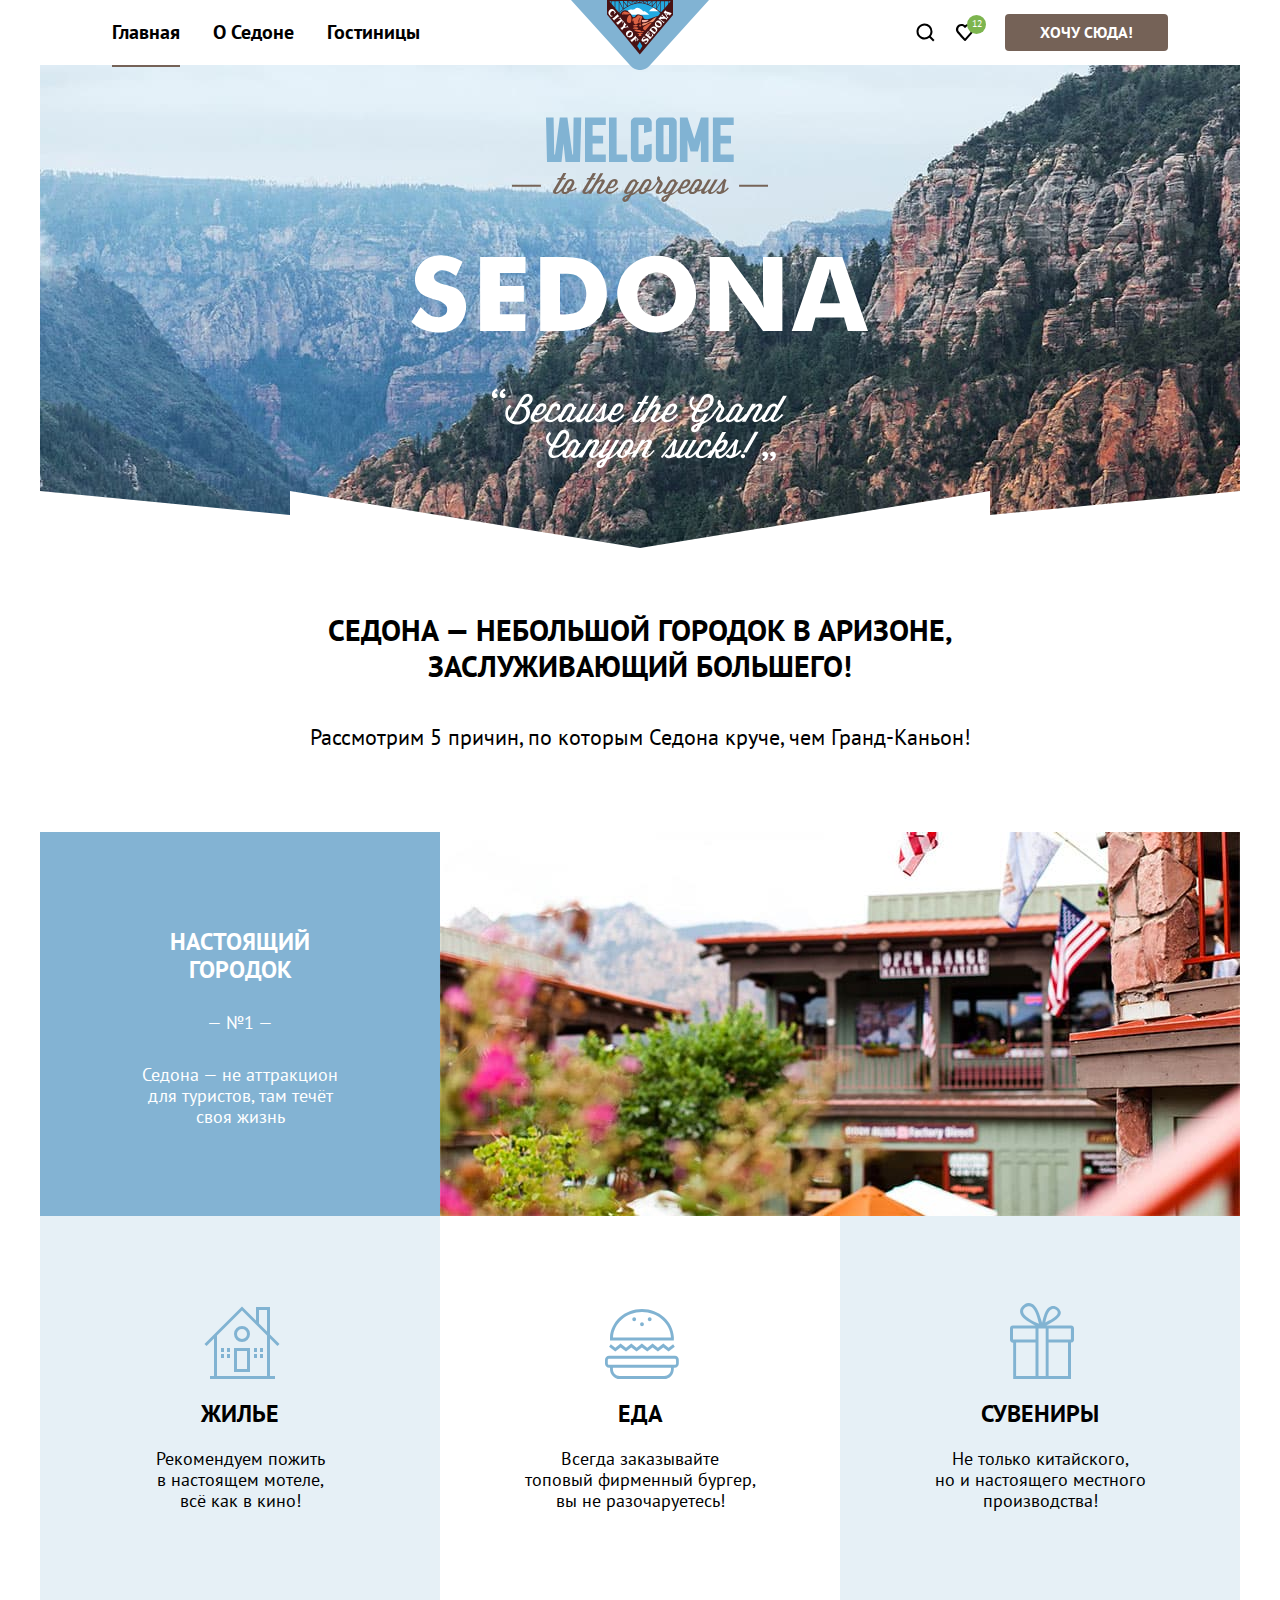
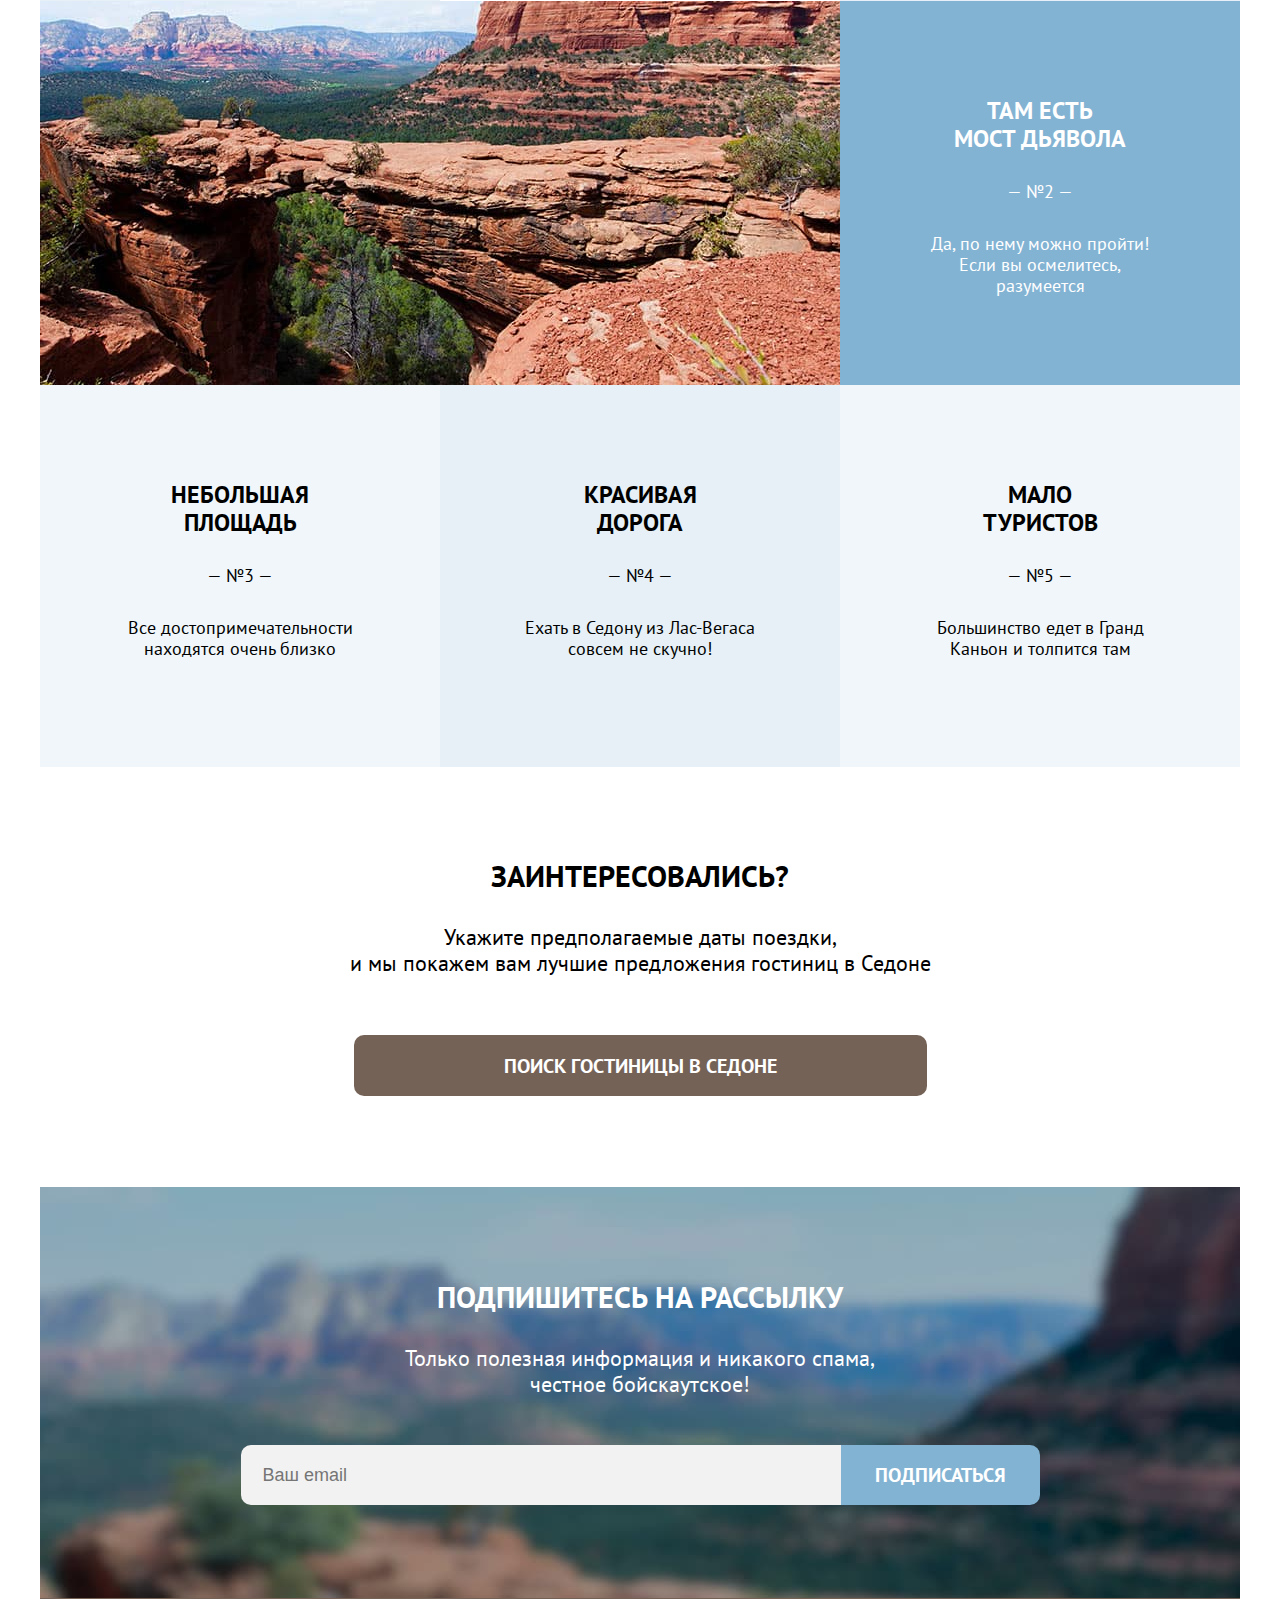
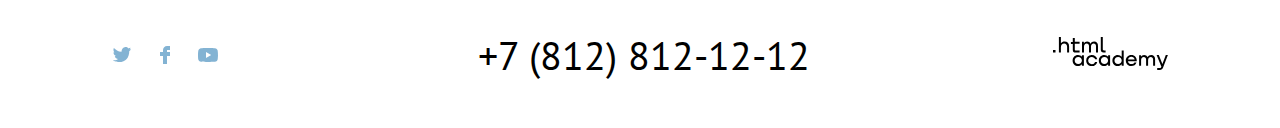
==== commit 52794f87: "перфект пиксель главная" ====
--- a/index.html
+++ b/index.html
@@ -18,11 +18,11 @@
                     <a class="navigation-link" href="#">О Седоне</a>
                 </li>
                 <li class="navigation-item">
-                    <a class="navigation-link" href="#">Гостиницы</a>
+                    <a class="navigation-link" href="/catalog.html">Гостиницы</a>
                 </li>
             </ul>
 
-            <a class="page-logo"><img src="img/sedona-logo.svg" width="138px" height="70" alt="логотип сайта"> </a>
+            <a class="page-logo"><img src="img/sedona-logo.svg" width="138" height="70" alt="логотип сайта"> </a>
 
             <section class=" navigation-user">
                 <a class="navigation-user-item" href="#">
@@ -45,13 +45,12 @@
                         <span class="visually-hidden">Избраное</span>
 
                     </a>
-                    <div class="popover popover-favorits popover-open">
+                    <div class="popover popover-favorits">
                         <h2 class="visually-hidden">Список избраных отелей</h2>
                         <ul class="popover-favorits-list">
                             <li class="popover-favorits-item">
                                 <a class="popover-favorits-link" href="">
-                                    <img class="popover-favorits-img" src="img/catalog/hotel-desert.jpg" width="48px"
-                                        height="48px">
+                                    <img class="popover-favorits-img" src="img/catalog/hotel-desert.jpg" width="48" height="48" alt="фото гостиницы">
                                     <div class="popover-favorits-description">
                                         <h3 class="popover-favorits-title">Desert Quail Inn</h3>
                                         <span class="popover-favorits-type">Мотель</span>
@@ -79,8 +78,7 @@
                             </li>
                             <li class="popover-favorits-item">
                                 <a class="popover-favorits-link" href="">
-                                    <img class="popover-favorits-img" src="img/catalog/hotel-villas.jpg" width="48px"
-                                        height="48px">
+                                    <img class="popover-favorits-img" src="img/catalog/hotel-villas.jpg" width="48" height="48" alt="фото-гостиницы">
                                     <div class="popover-favorits-description">
                                         <h3 class="popover-favorits-title">Villas at Poco Diablo</h3>
                                         <span class="popover-favorits-type">Апартаменты</span>
@@ -107,7 +105,7 @@
                                 </button>
                             </li>
                         </ul>
-                        <button class="button button-favourites-all button-brown">все избраные</button>
+                        <button class="button button-favorites-all button-brown">все избраные</button>
 
                     </div>
                 </div>
@@ -122,7 +120,7 @@
             <div class="index-background">
             </div>
             <p class="slogan">Седона — небольшой городок в Аризоне,<br>заслуживающий большего!</p>
-            <p class="reasons-title">Рассмотрим 5 причин, по которым Седона круче, чем гранд каньон!</p>
+            <p class="reasons-title">Рассмотрим 5 причин, по которым Седона круче, чем Гранд-Каньон!</p>
             <section class="reason">
                 <div class="reason-text">
                     <h2 class="reason-title">Настоящий<br>городок
@@ -131,7 +129,7 @@
                     <p class="reason-description">Седона — не аттракцион<br>для туристов, там течёт<br>своя жизнь</p>
                 </div>
                 <div class="reason-image">
-                    <img src="img/photo-1.jpg" width="800px" height="384px" alt="улица седоны">
+                    <img src="img/photo-1.jpg" width="800" height="384" alt="улица седоны">
                 </div>
             </section>
             <section class="recommendations">
@@ -158,14 +156,14 @@
                 </ul>
             </section>
             <section class="reason">
+                <div class="reason-image">
+                    <img src="img/photo-2.jpg" width="800" height="384" alt="улица седоны">
+                </div>
                 <div class="reason-text">
                     <h2 class="reason-title">Там есть<br>мост дьявола
                     </h2>
                     <span class="reason-number">— №2 —</span>
                     <p class="reason-description">Да, по нему можно пройти!<br>Если вы осмелитесь,<br>разумеется</p>
-                </div>
-                <div class="reason-image">
-                    <img src="img/photo-2.jpg" width="800px" height="384px" alt="улица седоны">
                 </div>
             </section>
             <section class="reasons">
@@ -192,9 +190,7 @@
             </section>
             <section class="search">
                 <h2 class="search-title">Заинтересовались?</h2>
-                <p class="search-explain">Укажите предполагаемые даты поездки,<br>и мы покажем вам лучшие предложения
-                    гостиниц в Седоне
-                </p>
+                <p class="search-explain">Укажите предполагаемые даты поездки,<br>и мы покажем вам лучшие предложения гостиниц в Седоне</p>
                 <button class="button button-search button-brown" type="button">ПОИСК ГОСТИНИЦЫ В СЕДОНЕ</button>
             </section>
         </div>
@@ -203,9 +199,9 @@
         <section class="mailing">
             <h2 class="mailing-title">Подпишитесь на рассылку</h2>
             <p class="mailing-description">Только полезная информация и никакого спама,<br>честное бойскаутское!</p>
-            <form class="mailing-form" method="POST" action="#">
+            <form class="mailing-form" method="POST" action="https://echo.htmlacademy.ru/">
                 <label class="visually-hidden" for="mailing-input">ваша почта</label>
-                <input class="mailing-input" type="text" name="email" id="mailing-input" placeholder="Ваш email">
+                <input class="mailing-input" type="text" name="email" id="mailing-input" placeholder="Ваш email" required>
                 <button class="button button-mailing button-blue" type="submit">Подписаться</button>
             </form>
         </section>
@@ -246,7 +242,7 @@
                 <a class="contacts-phone " href="tel:78128121212">+7 (812) 812-12-12</a>
 
             </address>
-            <a class="contacts-copyright" href="#">
+            <a class="contacts-copyright" href="http://htmlacademy.ru">
 
                 <svg class="contacts-copyright-svg" width="115" height="33" fill="none"
                     xmlns="http://www.w3.org/2000/svg">
@@ -269,25 +265,25 @@
                 <form class="auth-form" action="https://echo.htmlacademy.ru/" method="post">
                     <p class="field-form">
                         <label class="field-label" for="field-date-coming">Дата заезда:</label>
-                        <input type="text" id="field-date-coming" class="field-date" placeholder="27 апреля 2020">
+                        <input type="text" id="field-date-coming" class="field-date" placeholder="27 апреля 2020" required>
                     </p>
                     <span class="field-date-description field-date-description-error">Мы не можем отправить вас в прошлое.</span>
                     <p class="field-form">
                         <label class="field-label" for="field-date-departure">Дата выезда:</label>
-                        <input type="text" id="field-date-departure" class="field-date" placeholder="1 сентября 2021">
+                        <input type="text" id="field-date-departure" class="field-date" placeholder="1 сентября 2021" required>
                     </p>
                     <span class="field-date-description field-date-description-good">На эти даты есть свободные номера. Пока есть.</span>
                     <div class="field-form-guest">
                         <div class="guest-adults">
                             <label class="guest-adults-label" for="guest-number-adults">Взрослые:</label>
                             <div class="quantity-block">
-                                <button class="quantity-arrow-minus">
+                                <button class="quantity-arrow-minus" type="button">
                                     <svg width="20" height="20" viewBox="0 0 20 20" fill="none" xmlns="http://www.w3.org/2000/svg">
                                         <path d="M3 9V11H17V9H3Z" fill="black"/>
                                         </svg>
                                 </button>
                                 <input class="quantity-number" type="number" id="guest-number-adults" value="2" >
-                                <button class="quantity-arrow-plus">
+                                <button class="quantity-arrow-plus" type="button">
                                     <svg width="20" height="20" viewBox="0 0 20 20" fill="none" xmlns="http://www.w3.org/2000/svg">
                                         <path d="M17 8.5H11V2.5H9V8.5H3V10.5H9V16.5H11V10.5H17V8.5Z" fill="black"/>
                                         </svg>
@@ -296,16 +292,16 @@
                         </div>
                         <div class="guest-child">
                             <label class="guest-child-label" for="guest-number-child">Дети:</label>
-                            <button class="button-information"></button>
+                            <button class="button-information" type="button"></button>
                             <div class="button-information-image"></div>
                             <div class="quantity-block">
-                                <button class="quantity-arrow-minus">
+                                <button class="quantity-arrow-minus" type="button">
                                     <svg width="20" height="20" viewBox="0 0 20 20" fill="none" xmlns="http://www.w3.org/2000/svg">
                                         <path d="M3 9V11H17V9H3Z" fill="black"/>
                                         </svg> 
                                 </button>
-                                <input class="quantity-number" type="number" id="guest-number-adults" value="1" >
-                                <button class="quantity-arrow-plus">
+                                <input class="quantity-number" type="number" id="guest-number-child" value="1" >
+                                <button class="quantity-arrow-plus" type="button">
                                     <svg width="20" height="20" viewBox="0 0 20 20" fill="none" xmlns="http://www.w3.org/2000/svg">
                                         <path d="M17 8.5H11V2.5H9V8.5H3V10.5H9V16.5H11V10.5H17V8.5Z" fill="black"/>
                                         </svg>
@@ -313,7 +309,7 @@
                               </div>
                         </div>
                     </div>
-                    <button class="button button-blue button-field">Найти</button>
+                    <button class="button button-blue button-field" type="submit">Найти</button>
                 </form>
               </section>
         </div>
--- a/styles/styles.css
+++ b/styles/styles.css
@@ -4,20 +4,21 @@
         font-weight: 400;
         src: url(../fonts/ptsans-400.woff2) format('woff2');
         font-display: swap;
-    }
-    
+    } 
+
     @font-face {
         font-family: 'PT Sans';
         font-style: normal;
         font-weight: 700;
         src: url(../fonts/ptsans-700.woff2) format('woff2');
         font-display: swap;
-    }
-    
+    } 
+
     html {
         height: 100%;
-    }
-    
+        background-color:#f2f2f2;
+    } 
+
     .page-body {
         margin: 0 auto;
         display: flex;
@@ -26,10 +27,11 @@
         font-family: "PT Sans", sans-serif;
         font-size: 18px;
         color: #000000;
-        background-color: #FFFFFF;
+        background-color: #ffffff;
         padding-left: 40px;
         padding-right: 40px;
         width: 1200px;
+        min-width: 1200px;
     }
     
     .main-container {
@@ -37,23 +39,21 @@
     }
     
     .visually-hidden {
-        position: absolute !important;
-        clip: rect(1px 1px 1px 1px);
-        /* IE6, IE7 */
-        clip: rect(1px, 1px, 1px, 1px);
-        padding: 0 !important;
-        border: 0 !important;
-        height: 1px !important;
-        width: 1px !important;
+        position: absolute;
+        width: 1px;
+        height: 1px;
+        margin: -1px;
+        padding: 0;
+        border: 0;
+        clip: rect(0 0 0 0);
         overflow: hidden;
-        margin: -1px;
     }
     
     .button {
         display: inline-block;
         font-family: PT Sans;
         font-style: normal;
-        color: #FFFFFF;
+        color: #ffffff;
         text-transform: uppercase;
         border: none;
         cursor: pointer;
@@ -74,8 +74,9 @@
     /* Navigation */
     
     .navigation {
+        position: relative;
         display: grid;
-        grid-template-columns: 1fr 138px 1fr;
+        grid-template-columns: 1fr 1fr;
         width: 1200px;
         margin: 0 auto;
         padding-right: 72px;
@@ -93,29 +94,31 @@
         list-style: none;
         margin: 0;
         padding: 0;
+        max-width: 531px;
     }
     
     .navigation-link {
         position: relative;
         text-decoration: none;
-        color: #000;
+        color: #000000;
         padding: 6px 12px;
         border: 3px solid rgba(248, 248, 248, 0)
-    }
-    .navigation-link:first-child{
+        margin: 0;
+    }
+    .navigation-link:first-child {
         margin-left: -12px;
     }
-    .navigation-link:hover{
+    .navigation-link:hover {
         color:#756257;
     }
-    .navigation-link:focus{
-         outline: none;     
+    .navigation-link:focus {
+        outline: none;     
         border: 3px solid #83B3D3;
         box-sizing: border-box;
         border-radius: 10px;
         color:#756257;
     }
-    .navigation-link:active{
+    .navigation-link:active {
         color:#756257;
         opacity: 0.3;
         border: 3px solid rgba(248, 248, 248, 0);
@@ -123,24 +126,23 @@
     .navigation-user {
         position: relative;
         display: flex;
-        flex-wrap: wrap;
-        max-width: 520px;
+        flex-wrap: wrap;        
         margin-left: auto;
         align-items: center;
+        max-width: 531px;
     }
     
     .navigation-item {
         display: block;
-        margin-top: 20px;
-        margin-bottom: 14px;
+        margin-top: 19px;
+        margin-bottom: 20px;
         text-align: center;
         margin-right: 21px;
     }
     
-    .navigation-user-item {
+    .navigation-user-item {        
+        display: block;
         
-        display: block;
-        margin-left: 10px;
         padding: 10px;        
         padding-bottom: 5px;
     }
@@ -167,20 +169,23 @@
         font-weight: normal;
         font-size: 10px;
         line-height: 18px;
-        color:#fff;
+        color:#ffffff;
         width: 19px;
         height: 19px;
         border-radius: 50%;
         background-color: #7DB54F;
         text-align: center;
-        top:3px;
-        left:33px;
+        top: 3px;
+        left: 22px;
 
     }
     .page-logo {
+        position: absolute;
         display: block;
         width: 138px;
         height: 70px;
+        top: 0;
+        left: 531px;
     }
     
     .navigation-button {
@@ -190,11 +195,11 @@
         line-height: 21px;
         text-align: center;
         text-transform: uppercase;
-        color: #FFFFFF;
-        padding-bottom: 10px;
-        padding-top: 10px;
-        padding-left: 20px;
-        padding-right: 20px;
+        color: #ffffff;
+        padding-bottom: 8px;
+        padding-top: 8px;
+        padding-left: 35px;
+        padding-right: 35px;
         border-radius: 4px;
         text-decoration: none;
         margin-left: 20px;
@@ -204,13 +209,13 @@
     }
     .button-brown:focus{
         outline: 3px solid #83B3D3;
-        outline-offset:-3px;
+        outline-offset: -3px;
         box-sizing: border-box;
         border-radius: 10px;
     }
     .button-brown:active{
         background-color: #615048;
-        color: rgba(255,255,255, 0.3);
+        color: rgba(255, 255, 255, 0.3);
         outline: none;
     }
     .navigation-button:focus, .navigation-button:active{
@@ -221,9 +226,9 @@
         position: absolute;
         left: 12px;
         right: 12px;
-        bottom: -18px;
+        bottom: -16px;
         height: 2px;
-        background-color: #756257;      
+        background-color: #756257;    
 
     }
     /* Popover */
@@ -234,12 +239,12 @@
         position: absolute;
         width: 400px;
         min-height: 120px;
-        background: #FFFFFF;        
-        box-sizing: border-box;
-        box-shadow: 0px 25px 50px rgba(0, 0, 0, 0.15);
+        background: #ffffff;        
+        box-sizing: border-box;
+        box-shadow: 0 25px 50px rgba(0, 0, 0, 0.15);
         border-radius: 20px;
-        top:53px;
-        left:-167px;             
+        top: 53px;
+        left: -167px;             
         box-sizing: border-box;
         display: none;
     }
@@ -251,7 +256,7 @@
         position: absolute;
         width: 13px;
         height: 13px;
-        background-color:#fff;
+        background-color:#ffffff;
         left: 190px;
         transform: rotate(45deg);
         top: -5px;
@@ -263,17 +268,18 @@
         margin: 0;
         padding: 0;
         padding: 15px 15px;
-        border:1px solid #E6E6E6;
+        border: 1px solid #E6E6E6;
         border-bottom: none; 
         border-radius: 20px 20px 0 0; 
     }
     .popover-favorits-link{
         display: flex;
+        flex-wrap: wrap;
         padding: 10px;
         cursor: pointer;
     }
     .popover-favorits-link:hover{
-        opacity:0.6;
+        opacity: 0.6;
     }
     .popover-favorits-link:focus{
         outline: 3px solid #83B3D3;
@@ -322,7 +328,7 @@
         opacity: 1;
     }
     .button-delete:focus {
-        outline: 3px solid #83B3D3;
+        outline: 3px solid #83b3d3;
         outline-offset: -3px;
         border-radius: 10px;
         box-sizing: border-box;
@@ -337,10 +343,10 @@
     .popover-favorits-img{
         border-radius: 50%;
     }
-    .button-favourites-all{
+    .button-favorites-all{
         width: 100%;
         background-color: #756257;
-        border-radius: 0px 0px 20px 20px;
+        border-radius: 0 0 20px 20px;
         padding-top: 20px;
         padding-bottom: 20px;
         border: none;
@@ -348,6 +354,11 @@
         font-size: 16px;
         line-height: 21px;
         text-transform: uppercase;
+    }
+    .button-favorites-all:focus{
+        outline-offset: unset;
+        border-radius: 0 0 20px 20px;
+ 
     }
     /* Main-img */
     
@@ -356,8 +367,8 @@
         height: 483px;
         background-image: url("../img/welcome.svg"), url("../img/white-frame.svg"), url("../img/index-background.jpg");
         background-repeat: no-repeat, no-repeat, no-repeat;
-        background-position: center, center bottom, center;
-        background-color: #3D566D;
+        background-position: top 51.5px center, center bottom, center;
+        background-color: #3d566d;
     }
     /* Main-slogan */
     
@@ -368,7 +379,7 @@
         text-align: center;
         text-transform: uppercase;
         margin: 0;
-        margin-top: 63px;
+        margin-top: 64px;
         margin-left: 240px;
         margin-right: 240px;
     }
@@ -379,21 +390,22 @@
         line-height: 36px;
         text-align: center;
         margin: 0;
-        margin-top: 23px;
-        margin-bottom: 79px;
+        margin-top: 35px;
+        margin-bottom: 77px;
         margin-left: 240px;
         margin-right: 240px;
     }
     
     .reason {
         display: flex;
-        color: #FFFFFF;
+        flex-wrap: wrap;
+        color: #ffffff;
         text-align: center;
     }
     
     .reason-text {
         width: 400px;
-        background-color: #83B3D3;
+        background-color: #83b3d3;
     }
     
     .reason-title {
@@ -402,21 +414,22 @@
         line-height: 28px;
         text-transform: uppercase;
         margin: 0;
-        margin-top: 98px;
-        margin-bottom: 25px;
+        margin-top: 96px;
+        margin-bottom: 27px;
     }
     
     .reason-number {
         font-size: 18px;
         line-height: 21px;
         text-transform: uppercase;
-        margin-top: 25px;
+        margin-top: 27px;
     }
     
     .reason-description {
         margin: 0;
-        margin-top: 26px;
+        margin-top: 30px;
         margin-bottom: 77px;
+        font-size: 18px;
         line-height: 21px;
     }
     
@@ -429,6 +442,7 @@
     
     .recommendations-list {
         display: flex;
+        flex-wrap: wrap;
         list-style: none;
         text-align: center;
         margin: 0;
@@ -442,16 +456,19 @@
     .recommendations-item:nth-child(1) {
         background-image: url("../img/housing.svg");
         background-repeat: no-repeat;
+        background-position: top 82px left 160px;
     }
     
     .recommendations-item:nth-child(2) {
         background-image: url("../img/burger.svg");
         background-repeat: no-repeat;
+        background-position: top 82px left 160px;
     }
     
     .recommendations-item:nth-child(3) {
         background-image: url("../img/souvenir.svg");
         background-repeat: no-repeat;
+        background-position: top 82px left 160px;
     }
     
     .recommendations-title {
@@ -465,14 +482,19 @@
     }
     
     .recommendations-description {
+        font-style: normal;
+        font-weight: normal;
+        font-size: 18px;
+        line-height: 21px;
         margin: 0;
         margin-top: 20px;
-        margin-bottom: 79px;
+        margin-bottom: 90px;
     }
     /* Reasons */
     
     .reasons-list {
         display: flex;
+        flex-wrap: wrap;
         list-style: none;
         text-align: center;
         margin: 0;
@@ -489,6 +511,9 @@
     
     .background-ultralight {
         background: rgba(131, 179, 211, 0.12);
+    }
+    .background-ultralight .reason-description{
+        margin-bottom: 108px;
     }
     /* Search */
     
@@ -511,7 +536,7 @@
         line-height: 26px;
         margin: 0;
         margin-top: 30px;
-        margin-bottom: 60px;
+        margin-bottom: 59px;
     }
     
     .button-search {
@@ -520,7 +545,7 @@
         font-size: 20px;
         line-height: 36px;
         padding-top: 13px;
-        padding-bottom: 17px;
+        padding-bottom: 12px;
         padding-left: 150px;
         padding-right: 150px;
         border-radius: 10px;
@@ -531,8 +556,13 @@
     .contacts {
         width: 1200px;
         display: flex;
+        flex-wrap: wrap;
         justify-content: space-between;
         box-sizing: border-box;
+        padding-top: 36px;
+        padding-bottom: 40px;
+        padding-left: 72px;
+        padding-right: 72px;
     }
     
     .mailing {
@@ -543,12 +573,13 @@
         background-size: 1200px 411px;
         background-color: #756257;
         text-align: center;
-        color: #FFFFFF;
+        color: #ffffff;
         padding-top: 1px;
+        
     }
     
     .mailing-catalog {
-        background-color: #FFFFFF;
+        background-color: #ffffff;
         background-image: none;
     }
     
@@ -562,7 +593,7 @@
     }
     
     .mailing-title-catalog {
-        color: #000;
+        color: #000000;
     }
     
     .mailing-description {
@@ -571,62 +602,68 @@
         font-size: 22px;
         line-height: 26px;
         margin-top: 15px;
-        margin-bottom: 60px;
+        margin-bottom: 48px;
     }
     
     .mailing-description-catalog {
-        color: #000;
+        color: #000000;
     }
     
     .mailing-form {
         display: flex;
+        flex-wrap: wrap;
         justify-content: center;
+        
     }
        
-    .mailing-input{    
-      padding: 0;
-      padding-left: 22px;
-      border: none;
-      box-sizing: border-box;
-      width: 600px;
-      border-radius: 10px 0 0 10px;
-      background-color: #f2f2f2;
+    .mailing-input{
+        font-weight: normal;
+        font-size: 18px;
+        line-height: 26px;    
+        padding: 0;
+        padding-left: 22px;
+        border: none;
+        box-sizing: border-box;
+        width: 600px;
+        border-radius: 10px 0 0 10px;
+        background-color: #f2f2f2;
     }
     .mailing-input:hover{
-        background-color: #E6E6E6;
+        background-color: #e6e6e6;
     }
     .mailing-input:focus{
-        outline: 3px solid #83B3D3;;
+        outline: 3px solid #83b3d3;;
     }
     .mailing-input:active{
         outline: 2px solid #000000;
         outline-offset: -2px;
     }
     .button-mailing {
-        background-color: #83B3D3;
+        font-weight: bold;
+        font-size: 20px;
+        line-height: 26px;
+        background-color: #83b3d3;
         padding: 17px 34px;
         border-radius: 0 10px 10px 0;
     }
     .button-blue:hover{
-        background-color: #68A2CA;
+        background-color: #68a2ca;
     }
     .button-blue:focus{
         outline:3px solid #756257;
         outline-offset: -3px;
     }
+    .button-mailing:focus{
+        outline-offset: unset;
+    }
     .button-blue:active {
-        color:rgba(255,255,255,0.3);
+        color: rgba(255, 255, 255, 0.3);
         outline: none;
     }
-    .contacts {
-        padding-top: 40px;
-        padding-bottom: 40px;
-        padding-left: 72px;
-        padding-right: 72px;
-    }
-    
+   
     .contacts-list {
         display: flex;
+        flex-wrap: wrap;
         width: 200px;
         list-style: none;
         margin: 0;
@@ -636,25 +673,31 @@
     .contacts-item {
         width: 40px;
         height: 40px;
-    }
-    
+        margin-right: 3px;
+    }
+    .contacts-item:first-child{
+        margin-left: -10px;
+    }
     .contacts-link {
         display: block;
         padding: 10px;
         padding-bottom: 6px;
     }
     .contacts-link:hover path{
-        fill:#68A2CA;
+        fill:#68a2ca;
     }
      .contacts-link:focus{
-        outline: 3px solid #83B3D3;
+        outline: 3px solid #83b3d3;
         outline-offset: -3px;
         box-sizing: border-box;
         border-radius: 10px;
     }
     .contacts-link:active{
-        outline:none;
+        outline: none;
         opacity: 0.3;
+    }
+    .contacts-info{
+        margin-left: -55px;
     }
     .contacts-phone {
         font-weight: normal;
@@ -663,7 +706,7 @@
         text-align: center;
         text-transform: uppercase;
         text-decoration: none;
-        color: #000;
+        color: #000000;
         font-style: normal;
         padding: 15px;
     }
@@ -701,6 +744,10 @@
         color: #756257;
         opacity: 0.3;
     }
+    .contacts-copyright{
+        margin-right: -22px;
+        margin-top: -16px;
+    }
     /* Catalog */
     /* Main-catalog */
     
@@ -725,6 +772,7 @@
     
     .breadcrumbs {
         display: flex;
+        flex-wrap: wrap;
         list-style: none;
         margin: 0;
         padding: 0;
@@ -819,8 +867,8 @@
         height: 10px;
         border-radius: 50%;
         background-color: #3F5E72;
-        top:5px;
-        left:5px;
+        top: 5px;
+        left: 5px;
     }
     .catalog-filter-list {
         list-style: none;
@@ -853,7 +901,7 @@
         display: flex;
     }
     .catalog-filter-label{
-        display: flex;
+        display: flex;        
         align-items: center;
         border:2px solid #fff;
         border-radius: 4px 0 0 4px;
@@ -906,6 +954,7 @@
     }
     .button-wrapper {
         display: flex;
+        flex-wrap: wrap;
         flex-direction: column;
         margin-top: auto;
     }
@@ -983,6 +1032,7 @@
     
     .sorting {
         display: flex;
+        flex-wrap: wrap;
         margin-left: 72px;
         margin-right: 72px;
         padding-top: 44px;
@@ -998,6 +1048,7 @@
     
     .filter-output {
         display: flex;
+        flex-wrap: wrap;
         width: 360px;
         font-weight: bold;
         font-size: 30px;
@@ -1085,6 +1136,7 @@
     }
     .container-type-card {
         display: flex;
+        flex-wrap: wrap;
         justify-content: end;
         margin-left: 81px;
     }
@@ -1170,6 +1222,7 @@
     .hotel-card-estimation {
         margin-left: auto;
         display: flex;
+        flex-wrap: wrap;
         flex-direction: column;
         justify-content: space-between;
         align-items: center;
@@ -1276,6 +1329,7 @@
     
     .pagination {
         display: flex;
+        flex-wrap: wrap;
         margin-left: 72px;
         margin-right: 72px;
         padding-top: 30px;
@@ -1283,6 +1337,7 @@
     
     .pagination-list {
         display: flex;
+        flex-wrap: wrap;
         list-style: none;
         margin: 0;
         padding: 0;
@@ -1322,7 +1377,7 @@
     }
     .sorting-number {
         position: relative;
-        margin-left: 322px;
+        margin-left: auto;
         width: 382px;
         font-size: 16px;
         padding-top: 15px;
@@ -1363,7 +1418,7 @@
         height: 100%;
         background-color: rgba(242, 242, 242, 0.8);
       }
-      .modal {
+    .modal {
         position: relative;
         margin: auto;
         padding: 70px;
@@ -1372,11 +1427,11 @@
         border-radius: 30px
         
       }
-      .modal-hotel-search{
+    .modal-hotel-search{
           width: 715px;
           box-sizing: border-box;
       }
-      .modal-close-button {
+    .modal-close-button {
         position: absolute;
         padding: 0;
         top: 53px;
@@ -1391,18 +1446,18 @@
         background-position: center;
         cursor: pointer;
       }
-      .modal-close-button:hover{
-          background-color: #E6E6E6;
-      }
-      .modal-close-button:focus{
-          outline: 3px solid #83B3D3;
-      }
-      .modal-close-button:active{
-          outline: none;
-          opacity: 0.3;
+    .modal-close-button:hover{
+        background-color: #E6E6E6;
+      }
+    .modal-close-button:focus{
+        outline: 3px solid #83B3D3;
+      }
+    .modal-close-button:active{
+        outline: none;
+        opacity: 0.3;
       }
       
-      .modal-title{
+    .modal-title{
         margin: 0;
         font-weight: bold;
         font-size: 30px;
@@ -1410,18 +1465,19 @@
         text-transform: uppercase;
         margin-bottom:32px;
       }
-      .field-form{
-          display: flex;
-          align-items: center;
-          margin: 0;
-          position: relative;
-      }
-      .field-label{
+    .field-form{
+        display: flex;
+        flex-wrap: wrap;
+        align-items: center;
+        margin: 0;
+        position: relative;
+      }
+    .field-label{
         font-weight: bold;
         font-size: 18px;
         line-height: 40px;
       }
-      .field-date{        
+    .field-date{        
         font-weight: bold;
         font-size: 18px;
         line-height: 40px;
@@ -1434,107 +1490,109 @@
         border-radius: 4px;
         margin-left: auto;
       }
-      .field-date:hover{
+    .field-date:hover{
         background-color: #E6E6E6;
       }
-      .field-date:focus{
-          outline: 3px solid #83B3D3;
-      }
-      .field-date:active{          
-          outline: 2px solid #000000;
-          box-sizing: border-box;
-      }
-      .field-form::before{
-          content: "";
-          position: absolute;
-          width: 20px;
-          height: 20px;
-          background-image: url('../img/date.svg');
-          background-repeat: no-repeat;
-          z-index: 1;
-          left:540px;
-          opacity: 0.3;
-      }
-      .field-date-description{
-          display: block;
-          font-weight: normal;
-          font-size: 16px;
-          line-height: 40px;
-          margin-left: 155px;
-          margin-bottom: 11px;
-      }
-      .field-date-description-error{
-          color:#FF5757;
-      }
-      .field-form-guest{
-          display: grid;          
-          grid-template-columns: 288px 230px;
-          grid-gap: 56px;
-          margin-bottom: 40px;
-      }
-      .guest-adults,
-      .guest-child{
-          display: flex;
-          justify-content: space-between;
-      }
-      .guest-child{
-          position: relative;
-      }
-      .quantity-block{
-          display: flex;
-          background: #F2F2F2;
+    .field-date:focus{
+        outline: 3px solid #83B3D3;
+      }
+    .field-date:active{          
+        outline: 2px solid #000000;
+        box-sizing: border-box;
+      }
+    .field-form::before{
+        content: "";
+        position: absolute;
+        width: 20px;
+        height: 20px;
+        background-image: url('../img/date.svg');
+        background-repeat: no-repeat;
+        z-index: 1;
+        left:540px;
+        opacity: 0.3;
+      }
+    .field-date-description{
+        display: block;
+        font-weight: normal;
+        font-size: 16px;
+        line-height: 40px;
+        margin-left: 155px;
+        margin-bottom: 11px;
+      }
+    .field-date-description-error{
+        color:#FF5757;
+      }
+    .field-form-guest{
+        display: grid;          
+        grid-template-columns: 288px 230px;
+        grid-gap: 56px;
+        margin-bottom: 40px;
+      }
+    .guest-adults,
+    .guest-child{
+        display: flex;
+        flex-wrap: wrap;
+        justify-content: space-between;
+      }
+    .guest-child{
+        position: relative;
+      }
+    .quantity-block{
+        display: flex;
+        flex-wrap: wrap;
+        background: #F2F2F2;
           
       }
-        .quantity-arrow-minus, .quantity-arrow-plus{
-            line-height: 0;
-            border: none;
-            background-color: inherit;
-            padding: 0;
-            outline: none;            
-      }
-      .quantity-arrow-minus{
-          padding-left: 11px;
-          padding-right: 10px;
-          border-radius: 4px 0 0 4px;
-      }
-      .quantity-arrow-plus{
-          padding-left: 10px;
-          padding-right: 11px;
-      }
-      .quantity-arrow-minus svg, .quantity-arrow-plus svg{
-          opacity: 0.3;
-      }
-      .quantity-arrow-minus:hover svg, .quantity-arrow-plus:hover svg{
-          opacity: 1;
-      }
-      .quantity-arrow-minus:focus svg, .quantity-arrow-plus:focus svg{
-          outline: 3px solid #83B3D3;
-          outline-offset: -3px;
-          border-radius: 4px;
-          opacity: 1;
-      }
-      .quantity-arrow-minus:active svg, .quantity-arrow-plus:active svg{
-          outline: none;
-          opacity: 0.6;
-      }
-      .guest-adults-label, .guest-child-label{
+    .quantity-arrow-minus, .quantity-arrow-plus{
+        line-height: 0;
+        border: none;
+        background-color: inherit;
+        padding: 0;
+        outline: none;            
+      }
+    .quantity-arrow-minus{
+        padding-left: 11px;
+        padding-right: 10px;
+        border-radius: 4px 0 0 4px;
+      }
+    .quantity-arrow-plus{
+        padding-left: 10px;
+        padding-right: 11px;
+      }
+    .quantity-arrow-minus svg, .quantity-arrow-plus svg{
+        opacity: 0.3;
+      }
+    .quantity-arrow-minus:hover svg, .quantity-arrow-plus:hover svg{
+        opacity: 1;
+      }
+    .quantity-arrow-minus:focus svg, .quantity-arrow-plus:focus svg{
+        outline: 3px solid #83B3D3;
+        outline-offset: -3px;
+        border-radius: 4px;
+        opacity: 1;
+      }
+    .quantity-arrow-minus:active svg, .quantity-arrow-plus:active svg{
+        outline: none;
+        opacity: 0.6;
+      }
+    .guest-adults-label, .guest-child-label{
         font-weight: bold;
         font-size: 18px;
         line-height: 40px;
       }
-      .quantity-number{
-          border: none;
-          background-color: inherit;
-          width: 31px;
-          padding-left: 9px;
-          padding-right: 5px;
-          appearance: textfield;
-          box-sizing: border-box;
-          font-weight: bold;
+    .quantity-number{
+        border: none;
+        background-color: inherit;
+        width: 31px;
+        padding-left: 9px;
+        padding-right: 5px;
+        appearance: textfield;
+        box-sizing: border-box;
+        font-weight: bold;
         font-size: 18px;
         line-height: 40px;
       }
-      .quantity-number::-webkit-outer-spin-button,
+    .quantity-number::-webkit-outer-spin-button,
     .quantity-number::-webkit-inner-spin-button {
         appearance: none;
         margin: 0;
